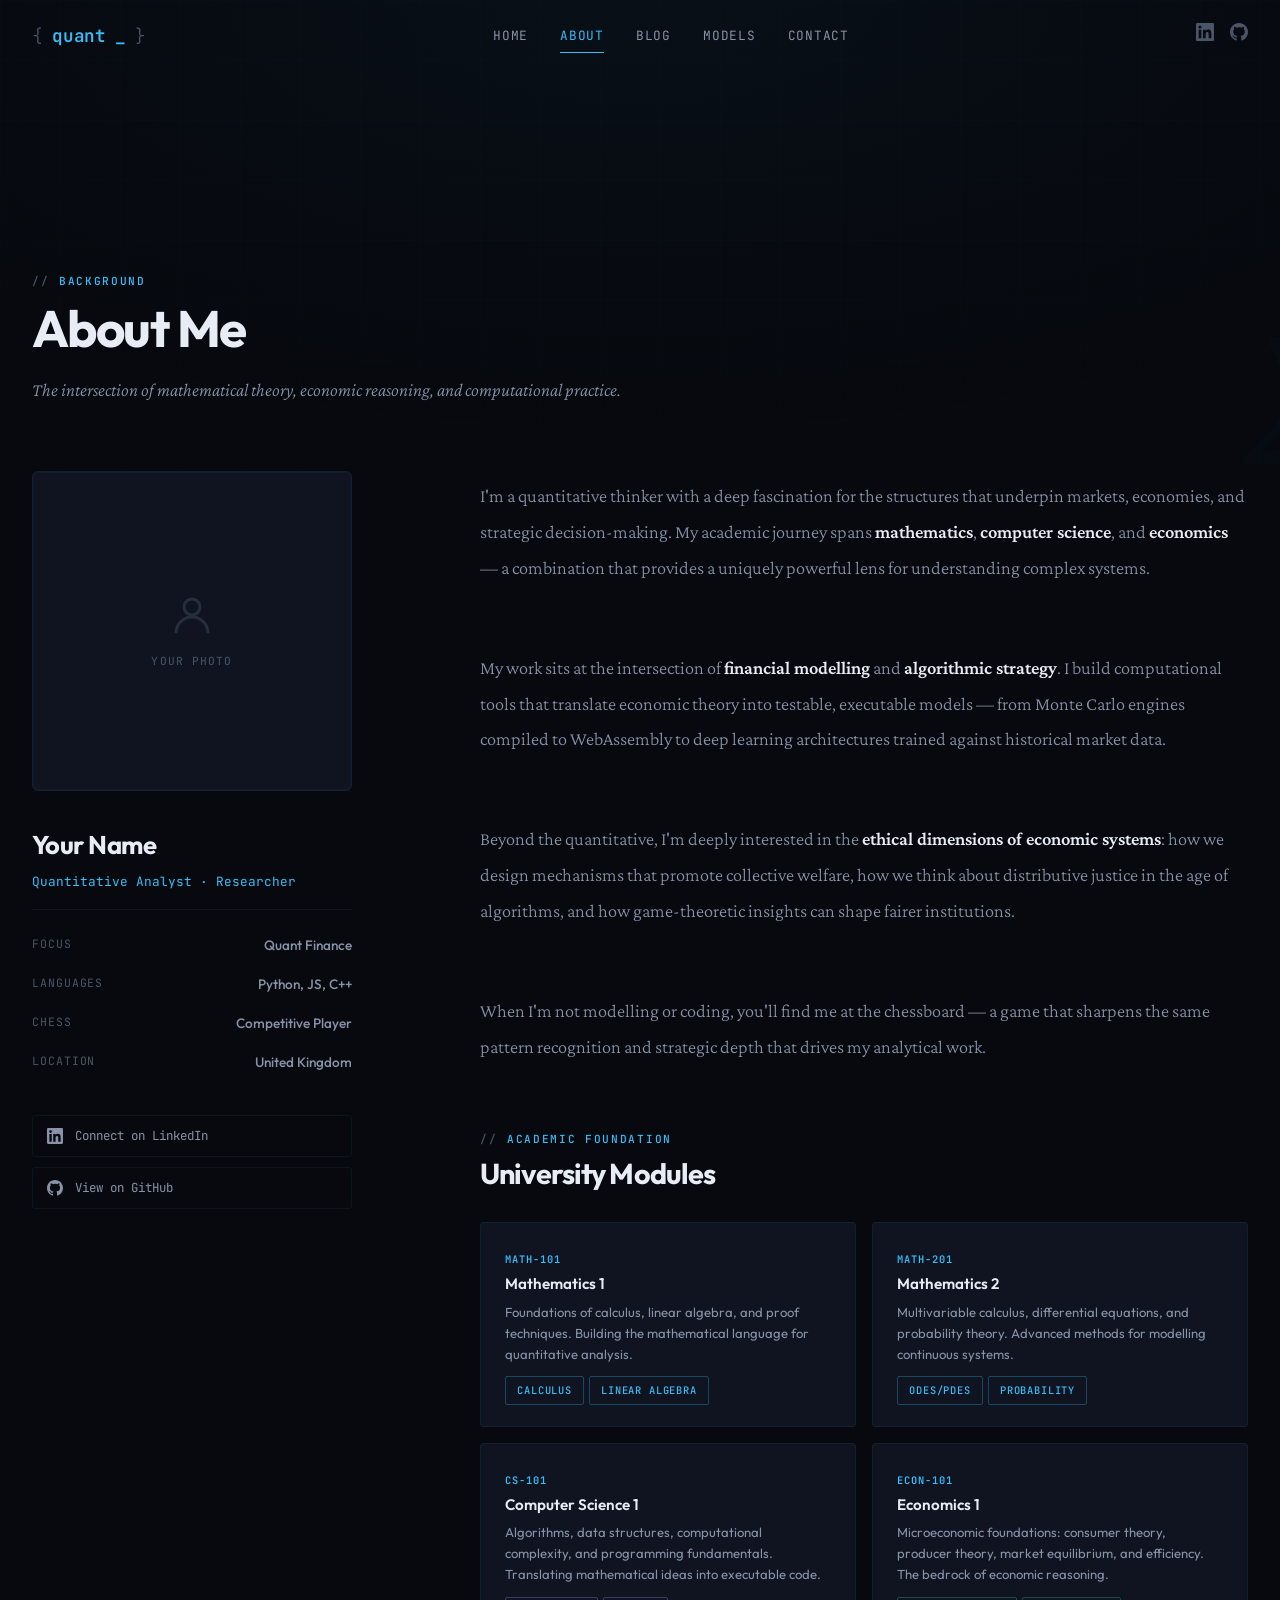
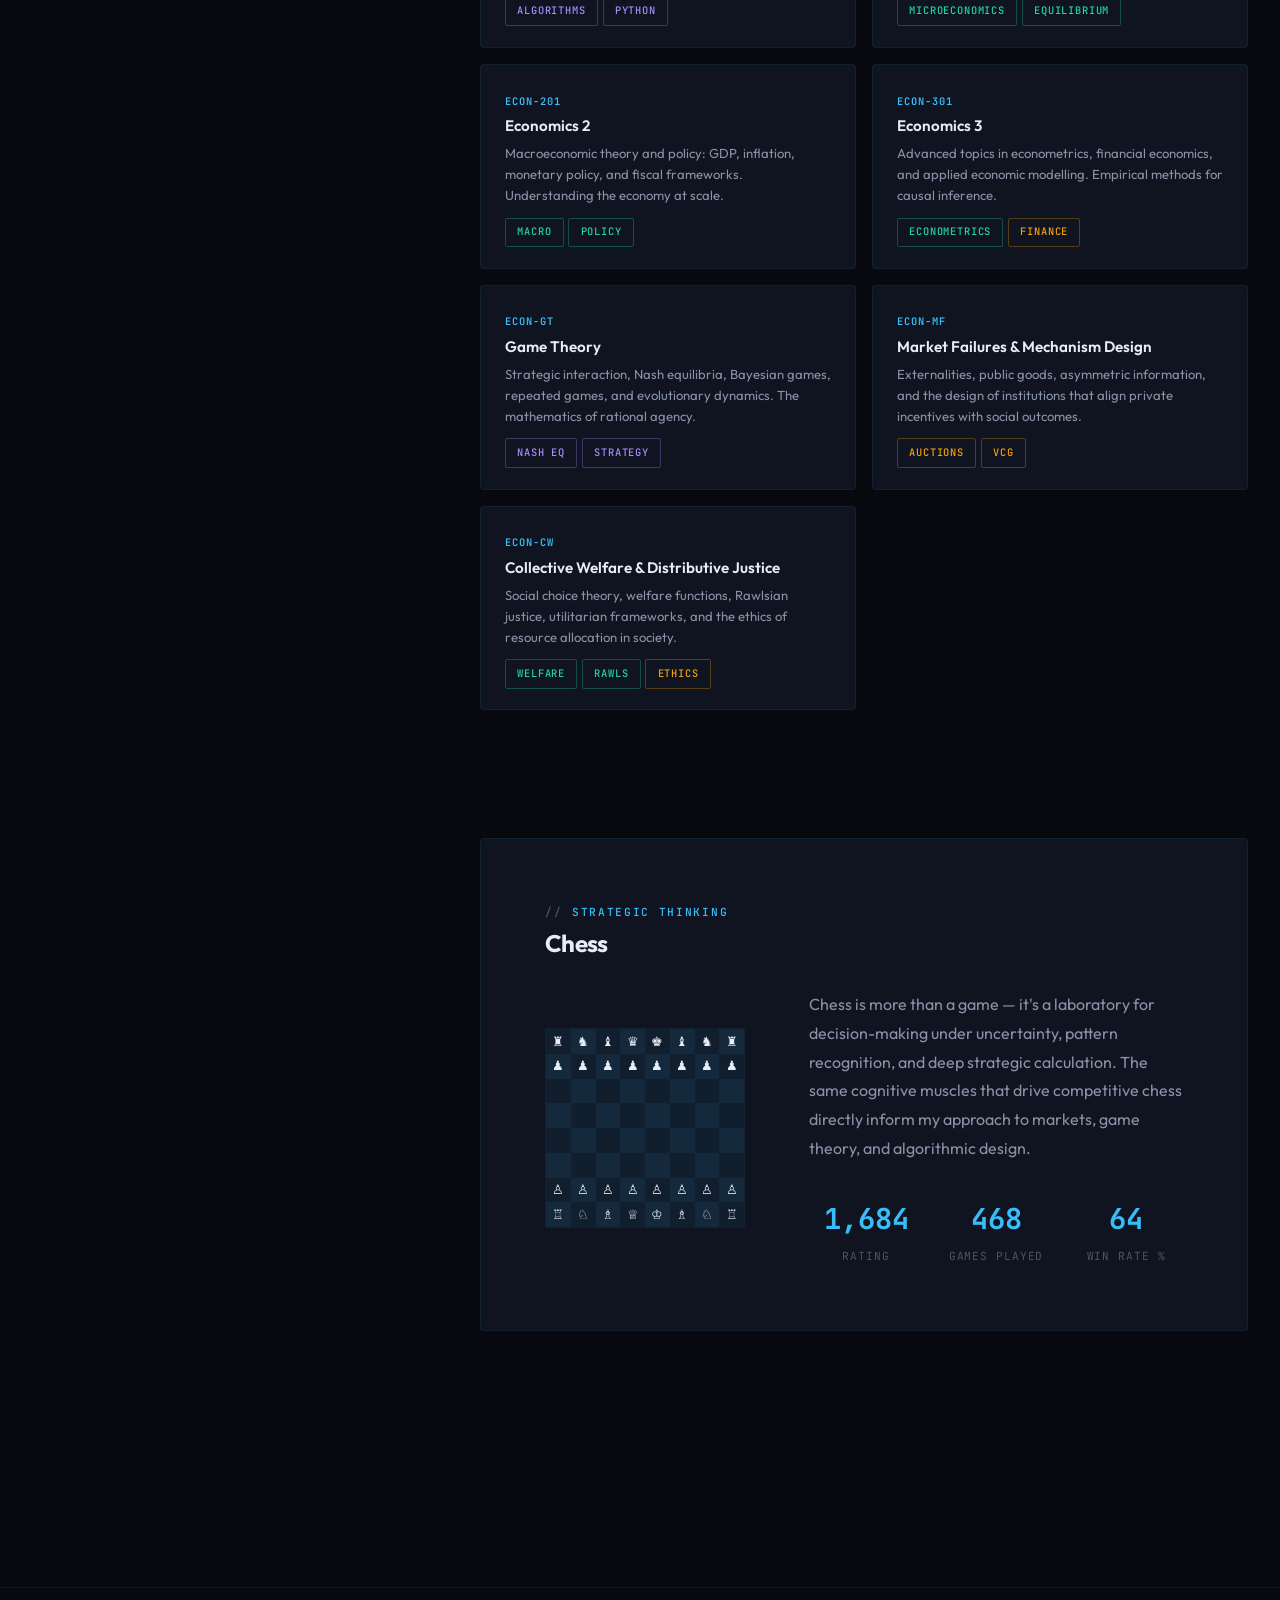
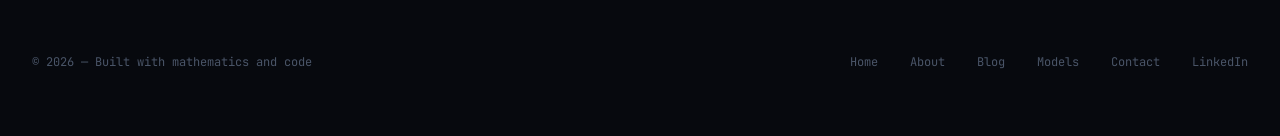
==== about.html @ 0783afa6 "Transfer: transfered website over to github pages" ====
<!DOCTYPE html>
<html lang="en">
<head>
  <meta charset="UTF-8">
  <meta name="viewport" content="width=device-width, initial-scale=1.0">
  <title>About — Quantitative Portfolio</title>
  <link rel="stylesheet" href="css/main.css">
  <link rel="stylesheet" href="css/about.css">
  <link rel="icon" href="data:image/svg+xml,<svg xmlns='http://www.w3.org/2000/svg' viewBox='0 0 100 100'><text y='0.9em' font-size='90'>∫</text></svg>">
</head>
<body>

  <!-- ═══ Navigation ═══ -->
  <nav class="nav">
    <div class="nav-inner">
      <a href="index.html" class="nav-logo">
        <span class="bracket">{</span> quant<span class="blink">_</span> <span class="bracket">}</span>
      </a>
      <div class="nav-links">
        <a href="index.html" class="nav-link">Home</a>
        <a href="about.html" class="nav-link active">About</a>
        <a href="blog.html" class="nav-link">Blog</a>
        <a href="models.html" class="nav-link">Models</a>
        <a href="contact.html" class="nav-link">Contact</a>
      </div>
      <div class="nav-social">
        <a href="https://linkedin.com/in/alexander-econ-jamieson" target="_blank" rel="noopener" aria-label="LinkedIn">
          <svg width="18" height="18" viewBox="0 0 24 24" fill="currentColor"><path d="M20.447 20.452h-3.554v-5.569c0-1.328-.027-3.037-1.852-3.037-1.853 0-2.136 1.445-2.136 2.939v5.667H9.351V9h3.414v1.561h.046c.477-.9 1.637-1.85 3.37-1.85 3.601 0 4.267 2.37 4.267 5.455v6.286zM5.337 7.433a2.062 2.062 0 01-2.063-2.065 2.064 2.064 0 112.063 2.065zm1.782 13.019H3.555V9h3.564v11.452zM22.225 0H1.771C.792 0 0 .774 0 1.729v20.542C0 23.227.792 24 1.771 24h20.451C23.2 24 24 23.227 24 22.271V1.729C24 .774 23.2 0 22.222 0h.003z"/></svg>
        </a>
        <a href="https://github.com/Prepin210012" target="_blank" rel="noopener" aria-label="GitHub">
          <svg width="18" height="18" viewBox="0 0 24 24" fill="currentColor"><path d="M12 0C5.374 0 0 5.373 0 12c0 5.302 3.438 9.8 8.207 11.387.599.111.793-.261.793-.577v-2.234c-3.338.726-4.033-1.416-4.033-1.416-.546-1.387-1.333-1.756-1.333-1.756-1.089-.745.083-.729.083-.729 1.205.084 1.839 1.237 1.839 1.237 1.07 1.834 2.807 1.304 3.492.997.107-.775.418-1.305.762-1.604-2.665-.305-5.467-1.334-5.467-5.931 0-1.311.469-2.381 1.236-3.221-.124-.303-.535-1.524.117-3.176 0 0 1.008-.322 3.301 1.23A11.509 11.509 0 0112 5.803c1.02.005 2.047.138 3.006.404 2.291-1.552 3.297-1.23 3.297-1.23.653 1.653.242 2.874.118 3.176.77.84 1.235 1.911 1.235 3.221 0 4.609-2.807 5.624-5.479 5.921.43.372.823 1.102.823 2.222v3.293c0 .319.192.694.801.576C20.566 21.797 24 17.3 24 12c0-6.627-5.373-12-12-12z"/></svg>
        </a>
      </div>
      <div class="nav-hamburger">
        <span></span><span></span><span></span>
      </div>
    </div>
  </nav>

  <!-- ═══ Page Header ═══ -->
  <section class="page-header">
    <div class="container">
      <div class="reveal">
        <span class="section-label">Background</span>
        <h1 class="section-title">About Me</h1>
        <p class="section-subtitle">The intersection of mathematical theory, economic reasoning, and computational practice.</p>
      </div>
      <div class="math-watermark" style="top: 10%; right: -5%;">Σ</div>
    </div>
  </section>

  <!-- ═══ Profile + Content ═══ -->
  <section class="section" style="padding-top: 0;">
    <div class="container">
      <div class="profile-section">

        <!-- Sidebar -->
        <aside class="profile-card reveal-left">
          <div class="profile-image-wrapper">
            <!-- Replace this with your actual image: <img src="your-photo.jpg" alt="Profile"> -->
            <div class="placeholder-icon">
              <svg viewBox="0 0 24 24" fill="none" stroke="currentColor" stroke-width="1.5"><circle cx="12" cy="8" r="4"/><path d="M20 21a8 8 0 1 0-16 0"/></svg>
              <span>Your Photo</span>
            </div>
          </div>

          <h2 class="profile-name">Your Name</h2>
          <p class="profile-role">Quantitative Analyst · Researcher</p>

          <div class="profile-meta">
            <div class="profile-meta-item">
              <span class="label">Focus</span>
              <span class="value">Quant Finance</span>
            </div>
            <div class="profile-meta-item">
              <span class="label">Languages</span>
              <span class="value">Python, JS, C++</span>
            </div>
            <div class="profile-meta-item">
              <span class="label">Chess</span>
              <span class="value">Competitive Player</span>
            </div>
            <div class="profile-meta-item">
              <span class="label">Location</span>
              <span class="value">United Kingdom</span>
            </div>
          </div>

          <div class="profile-socials">
            <a href="https://linkedin.com/in/alexander-econ-jamieson" target="_blank" rel="noopener" class="profile-social-link">
              <svg viewBox="0 0 24 24" fill="currentColor"><path d="M20.447 20.452h-3.554v-5.569c0-1.328-.027-3.037-1.852-3.037-1.853 0-2.136 1.445-2.136 2.939v5.667H9.351V9h3.414v1.561h.046c.477-.9 1.637-1.85 3.37-1.85 3.601 0 4.267 2.37 4.267 5.455v6.286zM5.337 7.433a2.062 2.062 0 01-2.063-2.065 2.064 2.064 0 112.063 2.065zm1.782 13.019H3.555V9h3.564v11.452zM22.225 0H1.771C.792 0 0 .774 0 1.729v20.542C0 23.227.792 24 1.771 24h20.451C23.2 24 24 23.227 24 22.271V1.729C24 .774 23.2 0 22.222 0h.003z"/></svg>
              Connect on LinkedIn
            </a>
            <a href="https://github.com/Prepin210012" target="_blank" rel="noopener" class="profile-social-link">
              <svg viewBox="0 0 24 24" fill="currentColor"><path d="M12 0C5.374 0 0 5.373 0 12c0 5.302 3.438 9.8 8.207 11.387.599.111.793-.261.793-.577v-2.234c-3.338.726-4.033-1.416-4.033-1.416-.546-1.387-1.333-1.756-1.333-1.756-1.089-.745.083-.729.083-.729 1.205.084 1.839 1.237 1.839 1.237 1.07 1.834 2.807 1.304 3.492.997.107-.775.418-1.305.762-1.604-2.665-.305-5.467-1.334-5.467-5.931 0-1.311.469-2.381 1.236-3.221-.124-.303-.535-1.524.117-3.176 0 0 1.008-.322 3.301 1.23A11.509 11.509 0 0112 5.803c1.02.005 2.047.138 3.006.404 2.291-1.552 3.297-1.23 3.297-1.23.653 1.653.242 2.874.118 3.176.77.84 1.235 1.911 1.235 3.221 0 4.609-2.807 5.624-5.479 5.921.43.372.823 1.102.823 2.222v3.293c0 .319.192.694.801.576C20.566 21.797 24 17.3 24 12c0-6.627-5.373-12-12-12z"/></svg>
              View on GitHub
            </a>
          </div>
        </aside>

        <!-- Main Content -->
        <div class="about-content">
          <div class="reveal">
            <p class="about-text">
              I'm a quantitative thinker with a deep fascination for the structures that underpin markets, economies, and strategic decision-making. My academic journey spans <strong>mathematics</strong>, <strong>computer science</strong>, and <strong>economics</strong> — a combination that provides a uniquely powerful lens for understanding complex systems.
            </p>
            <p class="about-text">
              My work sits at the intersection of <strong>financial modelling</strong> and <strong>algorithmic strategy</strong>. I build computational tools that translate economic theory into testable, executable models — from Monte Carlo engines compiled to WebAssembly to deep learning architectures trained against historical market data.
            </p>
            <p class="about-text">
              Beyond the quantitative, I'm deeply interested in the <strong>ethical dimensions of economic systems</strong>: how we design mechanisms that promote collective welfare, how we think about distributive justice in the age of algorithms, and how game-theoretic insights can shape fairer institutions.
            </p>
            <p class="about-text">
              When I'm not modelling or coding, you'll find me at the chessboard — a game that sharpens the same pattern recognition and strategic depth that drives my analytical work.
            </p>
          </div>

          <!-- ═══ University Modules ═══ -->
          <div class="modules-section reveal">
            <span class="section-label">Academic Foundation</span>
            <h3 class="section-title" style="font-size: 1.8rem;">University Modules</h3>

            <div class="modules-grid stagger-children">

              <div class="card module-card reveal">
                <span class="module-code">MATH-101</span>
                <h4>Mathematics 1</h4>
                <p class="module-desc">Foundations of calculus, linear algebra, and proof techniques. Building the mathematical language for quantitative analysis.</p>
                <div class="module-tags">
                  <span class="tag cyan">Calculus</span>
                  <span class="tag cyan">Linear Algebra</span>
                </div>
              </div>

              <div class="card module-card reveal">
                <span class="module-code">MATH-201</span>
                <h4>Mathematics 2</h4>
                <p class="module-desc">Multivariable calculus, differential equations, and probability theory. Advanced methods for modelling continuous systems.</p>
                <div class="module-tags">
                  <span class="tag cyan">ODEs/PDEs</span>
                  <span class="tag cyan">Probability</span>
                </div>
              </div>

              <div class="card module-card reveal">
                <span class="module-code">CS-101</span>
                <h4>Computer Science 1</h4>
                <p class="module-desc">Algorithms, data structures, computational complexity, and programming fundamentals. Translating mathematical ideas into executable code.</p>
                <div class="module-tags">
                  <span class="tag violet">Algorithms</span>
                  <span class="tag violet">Python</span>
                </div>
              </div>

              <div class="card module-card reveal">
                <span class="module-code">ECON-101</span>
                <h4>Economics 1</h4>
                <p class="module-desc">Microeconomic foundations: consumer theory, producer theory, market equilibrium, and efficiency. The bedrock of economic reasoning.</p>
                <div class="module-tags">
                  <span class="tag green">Microeconomics</span>
                  <span class="tag green">Equilibrium</span>
                </div>
              </div>

              <div class="card module-card reveal">
                <span class="module-code">ECON-201</span>
                <h4>Economics 2</h4>
                <p class="module-desc">Macroeconomic theory and policy: GDP, inflation, monetary policy, and fiscal frameworks. Understanding the economy at scale.</p>
                <div class="module-tags">
                  <span class="tag green">Macro</span>
                  <span class="tag green">Policy</span>
                </div>
              </div>

              <div class="card module-card reveal">
                <span class="module-code">ECON-301</span>
                <h4>Economics 3</h4>
                <p class="module-desc">Advanced topics in econometrics, financial economics, and applied economic modelling. Empirical methods for causal inference.</p>
                <div class="module-tags">
                  <span class="tag green">Econometrics</span>
                  <span class="tag amber">Finance</span>
                </div>
              </div>

              <div class="card module-card reveal">
                <span class="module-code">ECON-GT</span>
                <h4>Game Theory</h4>
                <p class="module-desc">Strategic interaction, Nash equilibria, Bayesian games, repeated games, and evolutionary dynamics. The mathematics of rational agency.</p>
                <div class="module-tags">
                  <span class="tag violet">Nash EQ</span>
                  <span class="tag violet">Strategy</span>
                </div>
              </div>

              <div class="card module-card reveal">
                <span class="module-code">ECON-MF</span>
                <h4>Market Failures &amp; Mechanism Design</h4>
                <p class="module-desc">Externalities, public goods, asymmetric information, and the design of institutions that align private incentives with social outcomes.</p>
                <div class="module-tags">
                  <span class="tag amber">Auctions</span>
                  <span class="tag amber">VCG</span>
                </div>
              </div>

              <div class="card module-card reveal">
                <span class="module-code">ECON-CW</span>
                <h4>Collective Welfare &amp; Distributive Justice</h4>
                <p class="module-desc">Social choice theory, welfare functions, Rawlsian justice, utilitarian frameworks, and the ethics of resource allocation in society.</p>
                <div class="module-tags">
                  <span class="tag green">Welfare</span>
                  <span class="tag green">Rawls</span>
                  <span class="tag amber">Ethics</span>
                </div>
              </div>

            </div>
          </div>

          <!-- ═══ Chess ═══ -->
          <div class="chess-section reveal">
            <span class="section-label">Strategic Thinking</span>
            <h3 class="section-title" style="font-size: 1.5rem;">Chess</h3>
            <div class="chess-grid">
              <div class="chess-board-mini" id="chess-board">
                <!-- Generated by JS -->
              </div>
              <div>
                <p style="color: var(--text-secondary); line-height: 1.8; margin-bottom: var(--space-lg);">
                  Chess is more than a game — it's a laboratory for decision-making under uncertainty, pattern recognition, and deep strategic calculation. The same cognitive muscles that drive competitive chess directly inform my approach to markets, game theory, and algorithmic design.
                </p>
                <div class="chess-stats">
                  <div class="chess-stat">
                    <div class="chess-stat-value" data-target="1800">—</div>
                    <div class="chess-stat-label">Rating</div>
                  </div>
                  <div class="chess-stat">
                    <div class="chess-stat-value" data-target="500">—</div>
                    <div class="chess-stat-label">Games Played</div>
                  </div>
                  <div class="chess-stat">
                    <div class="chess-stat-value" data-target="68">—</div>
                    <div class="chess-stat-label">Win Rate %</div>
                  </div>
                </div>
              </div>
            </div>
          </div>

        </div>
      </div>
    </div>
  </section>

  <!-- ═══ Footer ═══ -->
  <footer class="footer">
    <div class="container">
      <div class="footer-inner">
        <span class="footer-text">© 2026 — Built with mathematics and code</span>
        <div class="footer-links">
          <a href="index.html">Home</a>
          <a href="about.html">About</a>
          <a href="blog.html">Blog</a>
          <a href="models.html">Models</a>
          <a href="contact.html">Contact</a>
          <a href="https://linkedin.com/in/alexander-econ-jamieson" target="_blank" rel="noopener">LinkedIn</a>
        </div>
      </div>
    </div>
  </footer>

  <script src="js/main.js"></script>
  <script>
    // Chess board generation
    document.addEventListener('DOMContentLoaded', () => {
      const board = document.getElementById('chess-board');
      if (!board) return;

      const pieces = {
        '0,0': '♜', '1,0': '♞', '2,0': '♝', '3,0': '♛', '4,0': '♚', '5,0': '♝', '6,0': '♞', '7,0': '♜',
        '0,1': '♟', '1,1': '♟', '2,1': '♟', '3,1': '♟', '4,1': '♟', '5,1': '♟', '6,1': '♟', '7,1': '♟',
        '0,6': '♙', '1,6': '♙', '2,6': '♙', '3,6': '♙', '4,6': '♙', '5,6': '♙', '6,6': '♙', '7,6': '♙',
        '0,7': '♖', '1,7': '♘', '2,7': '♗', '3,7': '♕', '4,7': '♔', '5,7': '♗', '6,7': '♘', '7,7': '♖'
      };

      for (let row = 0; row < 8; row++) {
        for (let col = 0; col < 8; col++) {
          const sq = document.createElement('div');
          sq.className = `sq ${(row + col) % 2 === 0 ? 'light' : 'dark'}`;
          sq.textContent = pieces[`${col},${row}`] || '';
          board.appendChild(sq);
        }
      }

      // Animate chess stats
      const observer = new IntersectionObserver((entries) => {
        entries.forEach(entry => {
          if (entry.isIntersecting) {
            entry.target.querySelectorAll('.chess-stat-value').forEach(el => {
              const target = parseInt(el.dataset.target);
              if (target) window.PortfolioUtils.animateCounter(el, target, 1500);
            });
            observer.unobserve(entry.target);
          }
        });
      }, { threshold: 0.5 });

      const chessSection = document.querySelector('.chess-section');
      if (chessSection) observer.observe(chessSection);
    });
  </script>
</body>
</html>
---- css/main.css ----
/* ═══════════════════════════════════════════════════════════════
   DESIGN SYSTEM — Quantitative Terminal
   Dark, mathematical, financial-grade aesthetic
   ═══════════════════════════════════════════════════════════════ */

@import url('https://fonts.googleapis.com/css2?family=JetBrains+Mono:wght@300;400;500;600;700&family=Outfit:wght@200;300;400;500;600;700;800&family=Crimson+Pro:ital,wght@0,300;0,400;0,600;1,300;1,400&display=swap');

:root {
  /* Palette */
  --bg-primary:    #07090e;
  --bg-secondary:  #0c1018;
  --bg-card:       #0f1420;
  --bg-elevated:   #141a28;
  --surface:       #1a2235;
  --border:        rgba(56, 189, 248, 0.08);
  --border-hover:  rgba(56, 189, 248, 0.2);

  --text-primary:   #e8ecf4;
  --text-secondary: #8892a8;
  --text-muted:     #4a5568;

  --accent-cyan:    #38bdf8;
  --accent-green:   #22d3a7;
  --accent-amber:   #f59e0b;
  --accent-red:     #ef4444;
  --accent-violet:  #a78bfa;

  --glow-cyan:      0 0 30px rgba(56, 189, 248, 0.15);
  --glow-green:     0 0 30px rgba(34, 211, 167, 0.15);

  /* Typography */
  --font-display:  'Outfit', sans-serif;
  --font-mono:     'JetBrains Mono', monospace;
  --font-serif:    'Crimson Pro', serif;

  /* Spacing */
  --space-xs: 0.25rem;
  --space-sm: 0.5rem;
  --space-md: 1rem;
  --space-lg: 2rem;
  --space-xl: 4rem;
  --space-2xl: 8rem;

  /* Layout */
  --max-width: 1280px;
  --nav-height: 72px;

  /* Transitions */
  --ease-out-expo: cubic-bezier(0.16, 1, 0.3, 1);
  --ease-out-quart: cubic-bezier(0.25, 1, 0.5, 1);
}

/* ── Reset ─────────────────────────────────────────────────── */
*, *::before, *::after { box-sizing: border-box; margin: 0; padding: 0; }

html {
  scroll-behavior: smooth;
  font-size: 16px;
  -webkit-font-smoothing: antialiased;
  -moz-osx-font-smoothing: grayscale;
}

body {
  font-family: var(--font-display);
  background: var(--bg-primary);
  color: var(--text-primary);
  line-height: 1.7;
  overflow-x: hidden;
  min-height: 100vh;
}

a { color: inherit; text-decoration: none; }
img { max-width: 100%; display: block; }
ul, ol { list-style: none; }

::selection {
  background: rgba(56, 189, 248, 0.25);
  color: #fff;
}

/* ── Scrollbar ─────────────────────────────────────────────── */
::-webkit-scrollbar { width: 6px; }
::-webkit-scrollbar-track { background: var(--bg-primary); }
::-webkit-scrollbar-thumb {
  background: var(--surface);
  border-radius: 3px;
}
::-webkit-scrollbar-thumb:hover { background: var(--text-muted); }

/* ── Grid Background ───────────────────────────────────────── */
body::before {
  content: '';
  position: fixed;
  inset: 0;
  background:
    linear-gradient(rgba(56, 189, 248, 0.015) 1px, transparent 1px),
    linear-gradient(90deg, rgba(56, 189, 248, 0.015) 1px, transparent 1px);
  background-size: 60px 60px;
  pointer-events: none;
  z-index: 0;
}

body::after {
  content: '';
  position: fixed;
  inset: 0;
  background: radial-gradient(ellipse 80% 50% at 50% 0%, rgba(56, 189, 248, 0.04), transparent);
  pointer-events: none;
  z-index: 0;
}

/* ── Navigation ────────────────────────────────────────────── */
.nav {
  position: sticky;
  position: -webkit-sticky;
  top: 0;
  left: 0;
  right: 0;
  height: var(--nav-height);
  z-index: 1000;
  display: flex;
  align-items: center;
  justify-content: center;
  transition: background 0.4s ease, box-shadow 0.4s ease;
}

.nav.scrolled {
  background: rgba(7, 9, 14, 0.85);
  backdrop-filter: blur(20px) saturate(1.2);
  -webkit-backdrop-filter: blur(20px) saturate(1.2);
  box-shadow: 0 1px 0 var(--border);
}

.nav-inner {
  width: 100%;
  max-width: var(--max-width);
  padding: 0 var(--space-lg);
  display: flex;
  align-items: center;
  justify-content: space-between;
}

.nav-logo {
  font-family: var(--font-mono);
  font-size: 1.1rem;
  font-weight: 600;
  letter-spacing: -0.02em;
  color: var(--accent-cyan);
  display: flex;
  align-items: center;
  gap: 0.6rem;
}

.nav-logo .blink {
  animation: blink 1.2s step-end infinite;
}

@keyframes blink {
  50% { opacity: 0; }
}

.nav-logo .bracket {
  color: var(--text-muted);
  font-weight: 300;
}

.nav-links {
  display: flex;
  align-items: center;
  gap: var(--space-lg);
}

.nav-link {
  font-family: var(--font-mono);
  font-size: 0.8rem;
  font-weight: 400;
  color: var(--text-secondary);
  letter-spacing: 0.06em;
  text-transform: uppercase;
  position: relative;
  padding: 0.4rem 0;
  transition: color 0.3s ease;
}

.nav-link::after {
  content: '';
  position: absolute;
  bottom: 0;
  left: 0;
  width: 0;
  height: 1px;
  background: var(--accent-cyan);
  transition: width 0.4s var(--ease-out-expo);
}

.nav-link:hover {
  color: var(--text-primary);
}

.nav-link:hover::after {
  width: 100%;
}

.nav-link.active {
  color: var(--accent-cyan);
}

.nav-link.active::after {
  width: 100%;
}

.nav-social {
  display: flex;
  align-items: center;
  gap: var(--space-md);
}

.nav-social a {
  color: var(--text-muted);
  transition: color 0.3s ease, transform 0.3s ease;
}

.nav-social a:hover {
  color: var(--accent-cyan);
  transform: translateY(-1px);
}

/* ── Hamburger ─────────────────────────────────────────────── */
.nav-hamburger {
  display: none;
  flex-direction: column;
  gap: 5px;
  cursor: pointer;
  padding: 4px;
  z-index: 1001;
}

.nav-hamburger span {
  width: 24px;
  height: 2px;
  background: var(--text-secondary);
  transition: all 0.3s ease;
  border-radius: 1px;
}

/* ── Container / Layout ────────────────────────────────────── */
.container {
  width: 100%;
  max-width: var(--max-width);
  margin: 0 auto;
  padding: 0 var(--space-lg);
  position: relative;
  z-index: 1;
}

.section {
  padding: var(--space-2xl) 0;
}

/* ── Section Headers ───────────────────────────────────────── */
.section-label {
  font-family: var(--font-mono);
  font-size: 0.7rem;
  font-weight: 500;
  letter-spacing: 0.15em;
  text-transform: uppercase;
  color: var(--accent-cyan);
  margin-bottom: var(--space-sm);
  display: flex;
  align-items: center;
  gap: 0.6rem;
}

.section-label::before {
  content: '//';
  color: var(--text-muted);
}

.section-title {
  font-family: var(--font-display);
  font-size: clamp(2rem, 4vw, 3.2rem);
  font-weight: 700;
  letter-spacing: -0.03em;
  line-height: 1.15;
  margin-bottom: var(--space-md);
}

.section-subtitle {
  font-family: var(--font-serif);
  font-size: 1.15rem;
  font-weight: 300;
  color: var(--text-secondary);
  max-width: 600px;
  line-height: 1.8;
  font-style: italic;
}

/* ── Buttons ───────────────────────────────────────────────── */
.btn {
  display: inline-flex;
  align-items: center;
  gap: 0.6rem;
  font-family: var(--font-mono);
  font-size: 0.8rem;
  font-weight: 500;
  letter-spacing: 0.04em;
  padding: 0.85rem 1.8rem;
  border: 1px solid var(--border);
  border-radius: 2px;
  cursor: pointer;
  transition: all 0.35s var(--ease-out-expo);
  background: transparent;
  color: var(--text-primary);
  text-transform: uppercase;
}

.btn:hover {
  border-color: var(--accent-cyan);
  box-shadow: var(--glow-cyan);
  color: var(--accent-cyan);
  transform: translateY(-1px);
}

.btn-primary {
  background: var(--accent-cyan);
  color: var(--bg-primary);
  border-color: var(--accent-cyan);
}

.btn-primary:hover {
  background: #5bcefa;
  color: var(--bg-primary);
  box-shadow: var(--glow-cyan);
}

/* ── Cards ─────────────────────────────────────────────────── */
.card {
  background: var(--bg-card);
  border: 1px solid var(--border);
  border-radius: 4px;
  padding: var(--space-lg);
  transition: all 0.4s var(--ease-out-expo);
  position: relative;
  overflow: hidden;
}

.card::before {
  content: '';
  position: absolute;
  top: 0;
  left: 0;
  right: 0;
  height: 1px;
  background: linear-gradient(90deg, transparent, var(--accent-cyan), transparent);
  opacity: 0;
  transition: opacity 0.4s ease;
}

.card:hover {
  border-color: var(--border-hover);
  transform: translateY(-2px);
  box-shadow: 0 8px 40px rgba(0,0,0,0.3);
}

.card:hover::before {
  opacity: 1;
}

/* ── Tags ──────────────────────────────────────────────────── */
.tag {
  display: inline-block;
  font-family: var(--font-mono);
  font-size: 0.65rem;
  font-weight: 500;
  letter-spacing: 0.08em;
  text-transform: uppercase;
  padding: 0.3rem 0.7rem;
  border: 1px solid var(--border);
  border-radius: 2px;
  color: var(--text-secondary);
  transition: all 0.3s ease;
}

.tag.cyan  { border-color: rgba(56, 189, 248, 0.3); color: var(--accent-cyan); }
.tag.green { border-color: rgba(34, 211, 167, 0.3); color: var(--accent-green); }
.tag.amber { border-color: rgba(245, 158, 11, 0.3); color: var(--accent-amber); }
.tag.violet { border-color: rgba(167, 139, 250, 0.3); color: var(--accent-violet); }

/* ── Scroll Animations ─────────────────────────────────────── */
.reveal {
  opacity: 0;
  transform: translateY(30px);
  transition: opacity 0.8s var(--ease-out-expo), transform 0.8s var(--ease-out-expo);
}

.reveal.visible {
  opacity: 1;
  transform: translateY(0);
}

.reveal-left {
  opacity: 0;
  transform: translateX(-40px);
  transition: opacity 0.8s var(--ease-out-expo), transform 0.8s var(--ease-out-expo);
}

.reveal-left.visible {
  opacity: 1;
  transform: translateX(0);
}

.reveal-right {
  opacity: 0;
  transform: translateX(40px);
  transition: opacity 0.8s var(--ease-out-expo), transform 0.8s var(--ease-out-expo);
}

.reveal-right.visible {
  opacity: 1;
  transform: translateX(0);
}

.reveal-scale {
  opacity: 0;
  transform: scale(0.92);
  transition: opacity 0.8s var(--ease-out-expo), transform 0.8s var(--ease-out-expo);
}

.reveal-scale.visible {
  opacity: 1;
  transform: scale(1);
}

/* stagger children */
.stagger-children .reveal:nth-child(1) { transition-delay: 0.05s; }
.stagger-children .reveal:nth-child(2) { transition-delay: 0.12s; }
.stagger-children .reveal:nth-child(3) { transition-delay: 0.19s; }
.stagger-children .reveal:nth-child(4) { transition-delay: 0.26s; }
.stagger-children .reveal:nth-child(5) { transition-delay: 0.33s; }
.stagger-children .reveal:nth-child(6) { transition-delay: 0.40s; }

/* ── Footer ────────────────────────────────────────────────── */
.footer {
  border-top: 1px solid var(--border);
  padding: var(--space-xl) 0;
  margin-top: var(--space-2xl);
  position: relative;
  z-index: 1;
}

.footer-inner {
  display: flex;
  justify-content: space-between;
  align-items: center;
  flex-wrap: wrap;
  gap: var(--space-md);
}

.footer-text {
  font-family: var(--font-mono);
  font-size: 0.75rem;
  color: var(--text-muted);
}

.footer-links {
  display: flex;
  gap: var(--space-lg);
}

.footer-links a {
  font-family: var(--font-mono);
  font-size: 0.75rem;
  color: var(--text-muted);
  transition: color 0.3s ease;
}

.footer-links a:hover {
  color: var(--accent-cyan);
}

/* ── Math Decoration ───────────────────────────────────────── */
.math-watermark {
  position: absolute;
  font-family: var(--font-serif);
  font-size: clamp(6rem, 15vw, 14rem);
  font-weight: 300;
  font-style: italic;
  color: rgba(56, 189, 248, 0.02);
  pointer-events: none;
  user-select: none;
  z-index: 0;
  line-height: 1;
}

/* ── Utility ───────────────────────────────────────────────── */
.text-cyan { color: var(--accent-cyan); }
.text-green { color: var(--accent-green); }
.text-amber { color: var(--accent-amber); }
.text-muted { color: var(--text-muted); }
.font-mono { font-family: var(--font-mono); }
.font-serif { font-family: var(--font-serif); }

/* ── Responsive ────────────────────────────────────────────── */
@media (max-width: 768px) {
  :root {
    --nav-height: 64px;
  }

  .nav-links, .nav-social {
    display: none;
  }

  .nav-hamburger {
    display: flex;
  }

  .nav-links.mobile-open {
    display: flex;
    flex-direction: column;
    position: fixed;
    top: 0;
    left: 0;
    right: 0;
    bottom: 0;
    background: rgba(7, 9, 14, 0.97);
    backdrop-filter: blur(20px);
    justify-content: center;
    align-items: center;
    gap: var(--space-xl);
    z-index: 999;
  }

  .nav-links.mobile-open .nav-link {
    font-size: 1.1rem;
  }

  .section {
    padding: var(--space-xl) 0;
  }

  .container {
    padding: 0 var(--space-md);
  }
}
---- css/about.css ----
/* ═══════════════════════════════════════════════════════════════
   ABOUT PAGE STYLES
   ═══════════════════════════════════════════════════════════════ */

/* ── Page Header ───────────────────────────────────────────── */
.page-header {
  padding-top: calc(var(--nav-height) + var(--space-2xl));
  padding-bottom: var(--space-xl);
  position: relative;
}

.page-header .math-watermark {
  top: 10%;
  right: -5%;
}

/* ── Profile Section ───────────────────────────────────────── */
.profile-section {
  display: grid;
  grid-template-columns: 320px 1fr;
  gap: var(--space-2xl);
  align-items: start;
}

.profile-card {
  position: sticky;
  top: calc(var(--nav-height) + var(--space-lg));
}

.profile-image-wrapper {
  width: 100%;
  aspect-ratio: 1;
  border-radius: 6px;
  overflow: hidden;
  border: 1px solid var(--border);
  position: relative;
  background: var(--bg-card);
  margin-bottom: var(--space-lg);
}

.profile-image-wrapper .placeholder-icon {
  position: absolute;
  inset: 0;
  display: flex;
  flex-direction: column;
  align-items: center;
  justify-content: center;
  gap: 0.8rem;
  color: var(--text-muted);
}

.profile-image-wrapper .placeholder-icon svg {
  width: 48px;
  height: 48px;
  opacity: 0.4;
}

.profile-image-wrapper .placeholder-icon span {
  font-family: var(--font-mono);
  font-size: 0.7rem;
  letter-spacing: 0.1em;
  text-transform: uppercase;
}

.profile-image-wrapper img {
  width: 100%;
  height: 100%;
  object-fit: cover;
}

.profile-image-wrapper::after {
  content: '';
  position: absolute;
  inset: 0;
  border-radius: 6px;
  border: 1px solid rgba(56, 189, 248, 0.05);
  pointer-events: none;
}

.profile-name {
  font-family: var(--font-display);
  font-size: 1.6rem;
  font-weight: 700;
  letter-spacing: -0.02em;
  margin-bottom: 0.3rem;
}

.profile-role {
  font-family: var(--font-mono);
  font-size: 0.8rem;
  color: var(--accent-cyan);
  margin-bottom: var(--space-md);
}

.profile-meta {
  border-top: 1px solid var(--border);
  padding-top: var(--space-md);
}

.profile-meta-item {
  display: flex;
  justify-content: space-between;
  padding: 0.5rem 0;
  font-size: 0.85rem;
}

.profile-meta-item .label {
  font-family: var(--font-mono);
  font-size: 0.72rem;
  color: var(--text-muted);
  text-transform: uppercase;
  letter-spacing: 0.08em;
}

.profile-meta-item .value {
  color: var(--text-secondary);
  font-weight: 500;
}

.profile-socials {
  margin-top: var(--space-lg);
  display: flex;
  flex-direction: column;
  gap: 0.6rem;
}

.profile-social-link {
  display: flex;
  align-items: center;
  gap: 0.7rem;
  font-family: var(--font-mono);
  font-size: 0.78rem;
  color: var(--text-secondary);
  padding: 0.6rem 0.9rem;
  border: 1px solid var(--border);
  border-radius: 3px;
  transition: all 0.3s ease;
}

.profile-social-link:hover {
  border-color: var(--accent-cyan);
  color: var(--accent-cyan);
  background: rgba(56, 189, 248, 0.04);
}

.profile-social-link svg {
  width: 16px;
  height: 16px;
  flex-shrink: 0;
}

/* ── About Content ─────────────────────────────────────────── */
.about-content {
  padding-top: 0.5rem;
}

.about-content .about-text {
  font-family: var(--font-serif);
  font-size: 1.15rem;
  font-weight: 300;
  line-height: 1.95;
  color: var(--text-secondary);
  margin-bottom: var(--space-xl);
}

.about-content .about-text strong {
  color: var(--text-primary);
  font-weight: 600;
}

/* ── Modules Section ───────────────────────────────────────── */
.modules-section {
  margin-top: var(--space-xl);
}

.modules-grid {
  display: grid;
  grid-template-columns: repeat(2, 1fr);
  gap: var(--space-md);
  margin-top: var(--space-lg);
}

.module-card {
  padding: 1.3rem 1.5rem;
  cursor: default;
}

.module-card .module-code {
  font-family: var(--font-mono);
  font-size: 0.65rem;
  font-weight: 600;
  letter-spacing: 0.1em;
  text-transform: uppercase;
  color: var(--accent-cyan);
  margin-bottom: 0.4rem;
}

.module-card h4 {
  font-family: var(--font-display);
  font-size: 0.95rem;
  font-weight: 600;
  margin-bottom: 0.3rem;
}

.module-card .module-desc {
  font-size: 0.82rem;
  color: var(--text-secondary);
  line-height: 1.6;
}

.module-card .module-tags {
  margin-top: 0.7rem;
  display: flex;
  flex-wrap: wrap;
  gap: 0.3rem;
}

/* ── Timeline ──────────────────────────────────────────────── */
.timeline-section {
  margin-top: var(--space-2xl);
}

.timeline {
  margin-top: var(--space-lg);
  position: relative;
  padding-left: 2rem;
}

.timeline::before {
  content: '';
  position: absolute;
  left: 0;
  top: 0;
  bottom: 0;
  width: 1px;
  background: linear-gradient(to bottom, var(--accent-cyan), var(--border), transparent);
}

.timeline-item {
  position: relative;
  padding-bottom: var(--space-xl);
}

.timeline-item::before {
  content: '';
  position: absolute;
  left: -2rem;
  top: 0.35rem;
  width: 9px;
  height: 9px;
  border-radius: 50%;
  border: 2px solid var(--accent-cyan);
  background: var(--bg-primary);
  transform: translateX(-4px);
}

.timeline-item .timeline-date {
  font-family: var(--font-mono);
  font-size: 0.72rem;
  color: var(--text-muted);
  letter-spacing: 0.06em;
  margin-bottom: 0.3rem;
}

.timeline-item h4 {
  font-family: var(--font-display);
  font-size: 1.05rem;
  font-weight: 600;
  margin-bottom: 0.4rem;
}

.timeline-item p {
  font-size: 0.88rem;
  color: var(--text-secondary);
  line-height: 1.7;
}

/* ── Chess Section ─────────────────────────────────────────── */
.chess-section {
  margin-top: var(--space-2xl);
  padding: var(--space-xl);
  background: var(--bg-card);
  border: 1px solid var(--border);
  border-radius: 4px;
}

.chess-grid {
  display: grid;
  grid-template-columns: 200px 1fr;
  gap: var(--space-xl);
  margin-top: var(--space-lg);
  align-items: center;
}

.chess-board-mini {
  aspect-ratio: 1;
  display: grid;
  grid-template-columns: repeat(8, 1fr);
  grid-template-rows: repeat(8, 1fr);
  border: 1px solid var(--border);
  border-radius: 2px;
  overflow: hidden;
}

.chess-board-mini .sq {
  display: flex;
  align-items: center;
  justify-content: center;
  font-size: 0.8rem;
}

.chess-board-mini .sq.light {
  background: rgba(56, 189, 248, 0.06);
}

.chess-board-mini .sq.dark {
  background: rgba(56, 189, 248, 0.12);
}

.chess-stats {
  display: grid;
  grid-template-columns: repeat(3, 1fr);
  gap: var(--space-md);
}

.chess-stat {
  text-align: center;
}

.chess-stat .chess-stat-value {
  font-family: var(--font-mono);
  font-size: 1.8rem;
  font-weight: 700;
  color: var(--accent-cyan);
}

.chess-stat .chess-stat-label {
  font-family: var(--font-mono);
  font-size: 0.7rem;
  color: var(--text-muted);
  text-transform: uppercase;
  letter-spacing: 0.08em;
  margin-top: 0.2rem;
}

/* ── Responsive ────────────────────────────────────────────── */
@media (max-width: 1024px) {
  .profile-section {
    grid-template-columns: 260px 1fr;
    gap: var(--space-xl);
  }
}

@media (max-width: 768px) {
  .profile-section {
    grid-template-columns: 1fr;
  }

  .profile-card {
    position: static;
    max-width: 320px;
    margin: 0 auto;
    text-align: center;
  }

  .profile-meta-item {
    justify-content: center;
    gap: var(--space-md);
  }

  .profile-socials {
    flex-direction: row;
    flex-wrap: wrap;
    justify-content: center;
  }

  .modules-grid {
    grid-template-columns: 1fr;
  }

  .chess-grid {
    grid-template-columns: 1fr;
    justify-items: center;
  }
}
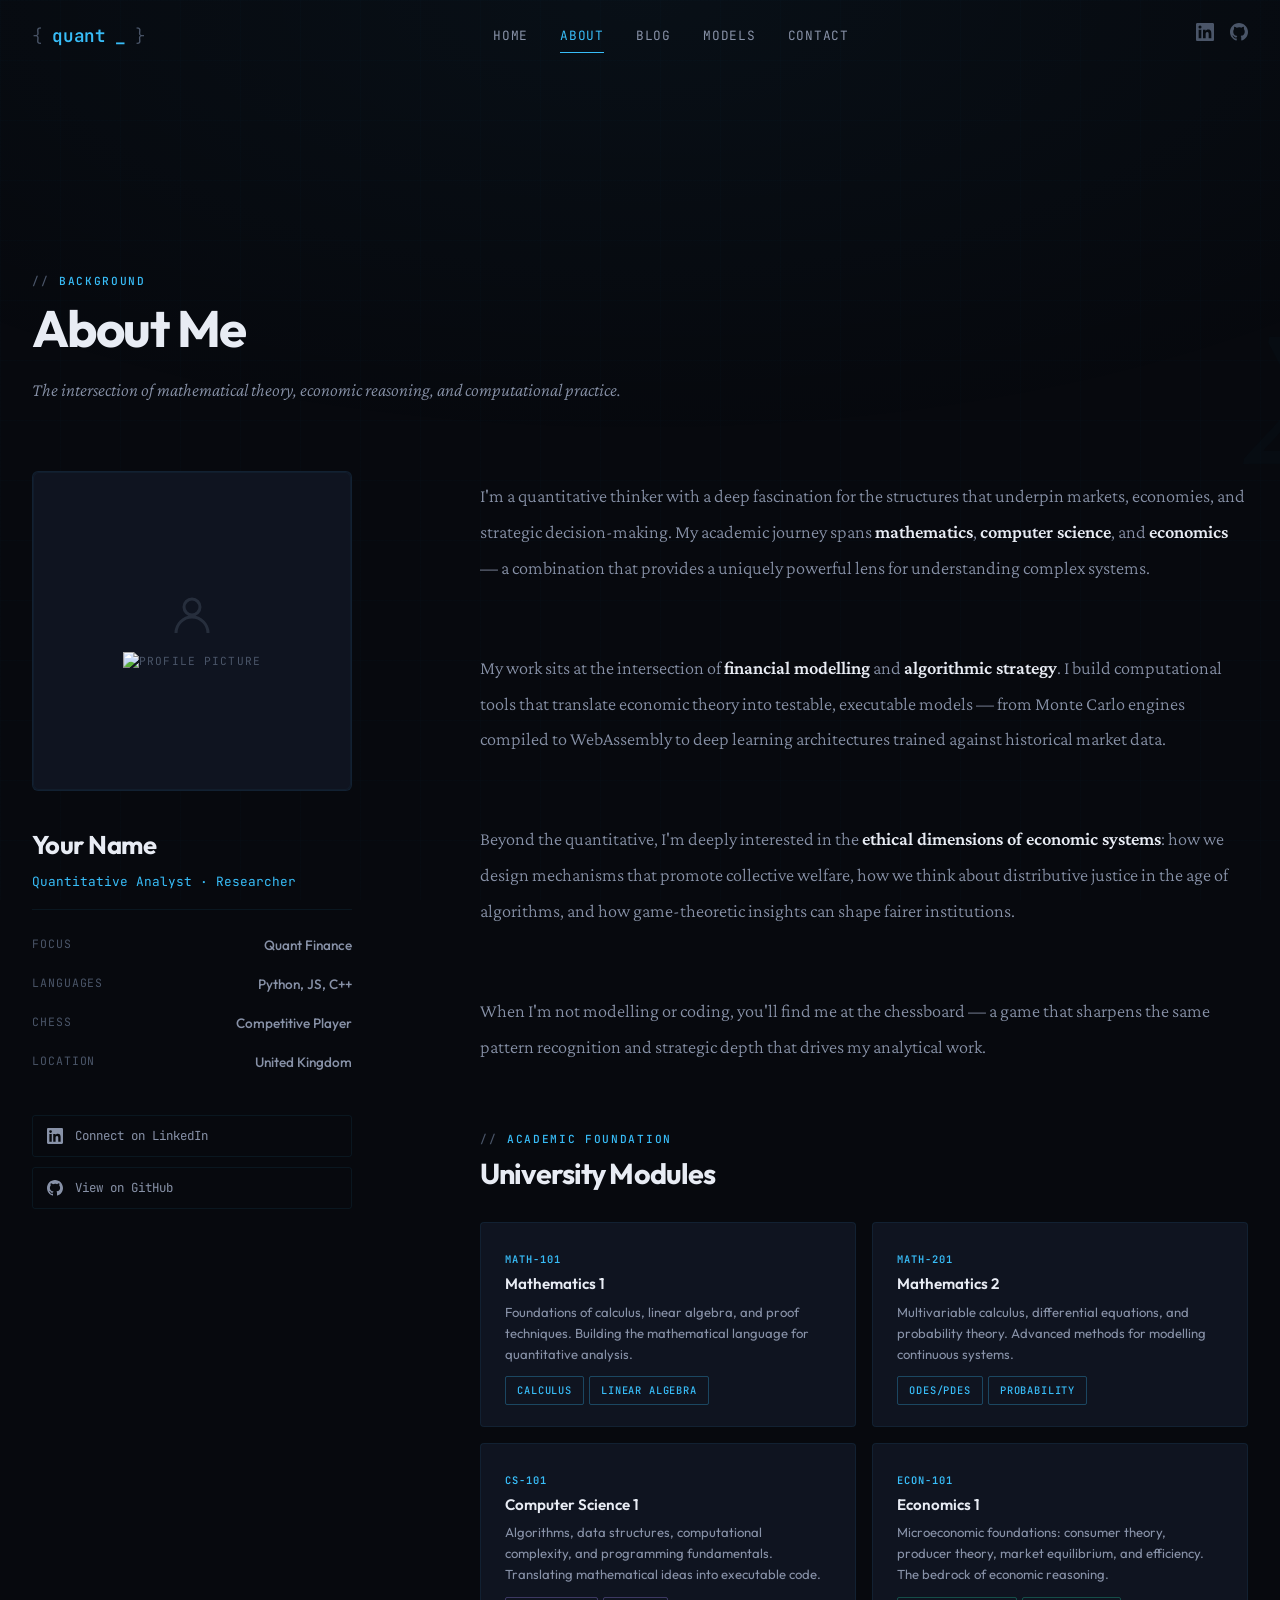
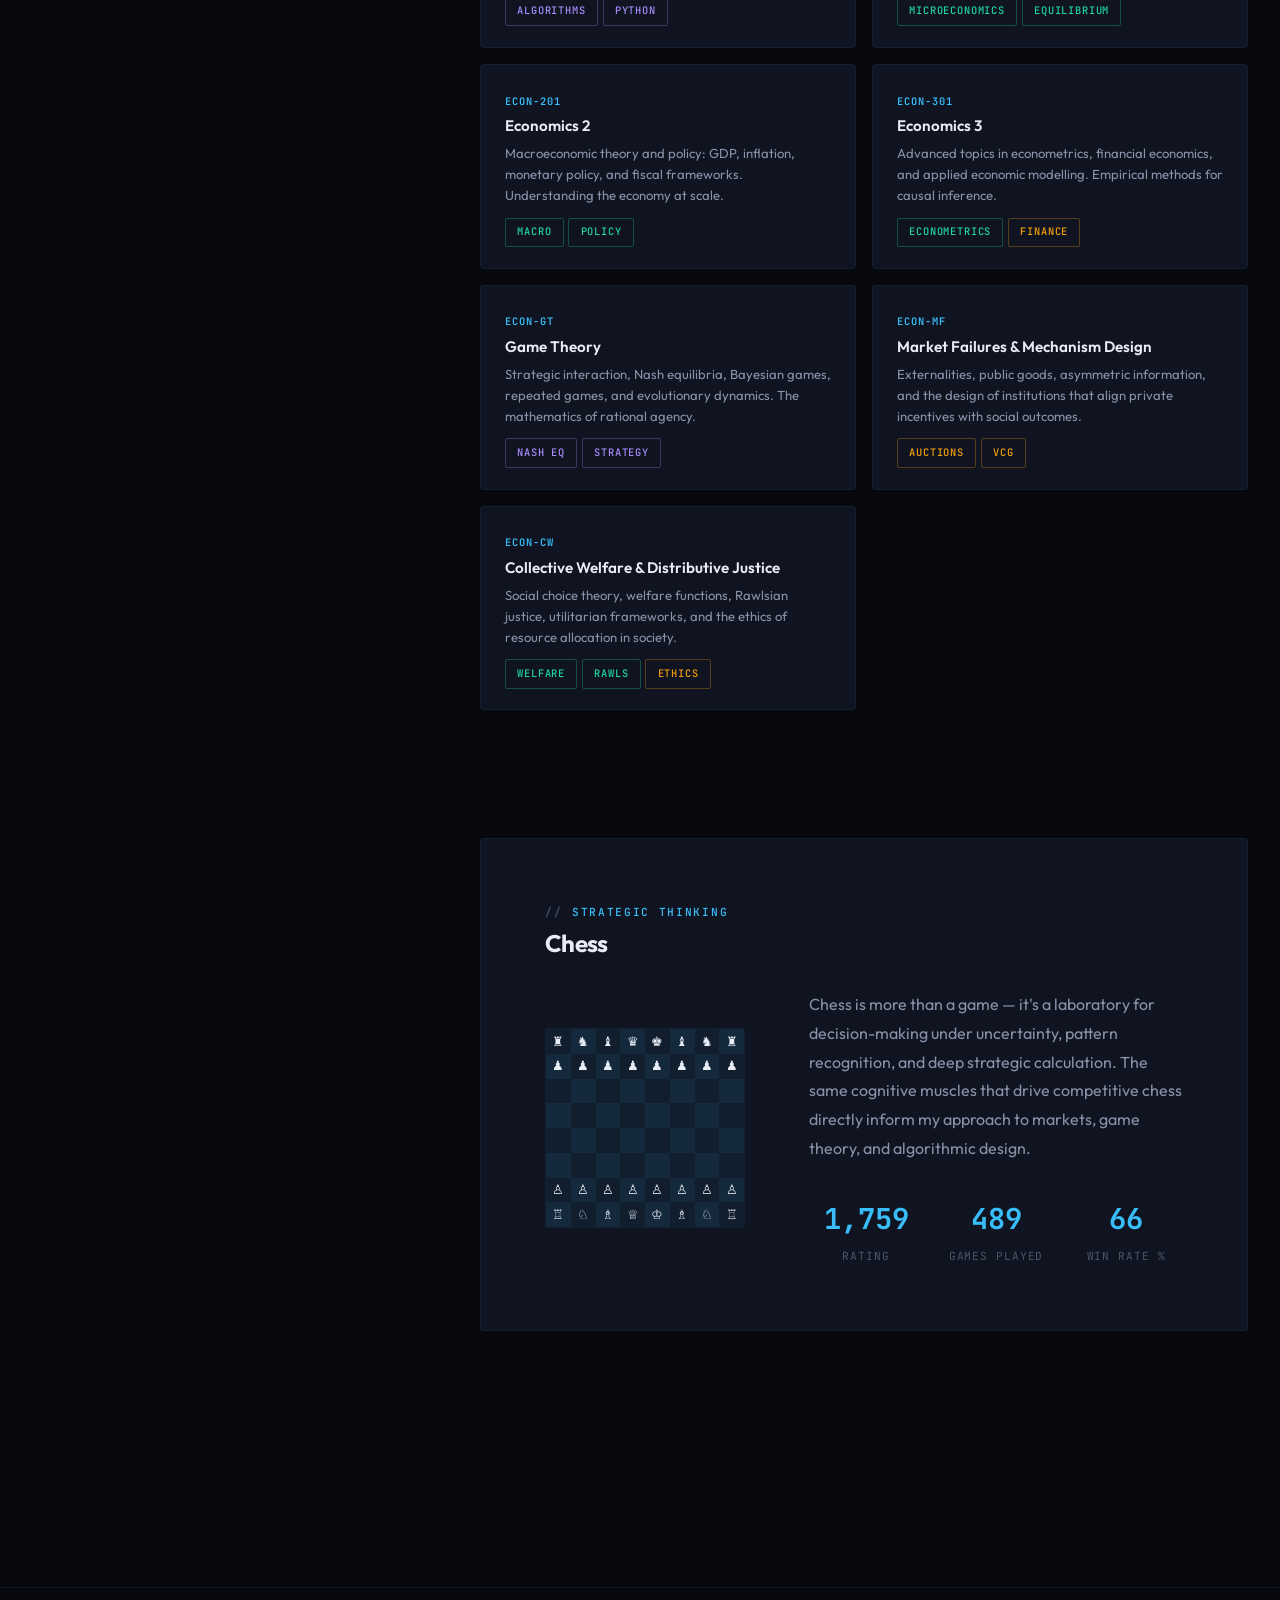
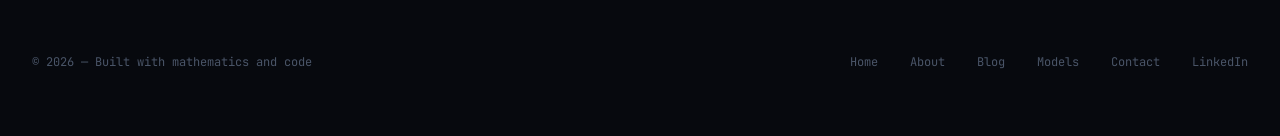
==== commit 014493ca: "Added Title and alternative text or pfp" ====
--- a/about.html
+++ b/about.html
@@ -60,7 +60,7 @@
             <!-- Replace this with your actual image: <img src="your-photo.jpg" alt="Profile"> -->
             <div class="placeholder-icon">
               <svg viewBox="0 0 24 24" fill="none" stroke="currentColor" stroke-width="1.5"><circle cx="12" cy="8" r="4"/><path d="M20 21a8 8 0 1 0-16 0"/></svg>
-              <span>Your Photo</span>
+              <span><img alt="Profile Picture" title="Alex (aspiring finincial SWE/ Data Analyst)"/></span>
             </div>
           </div>
 
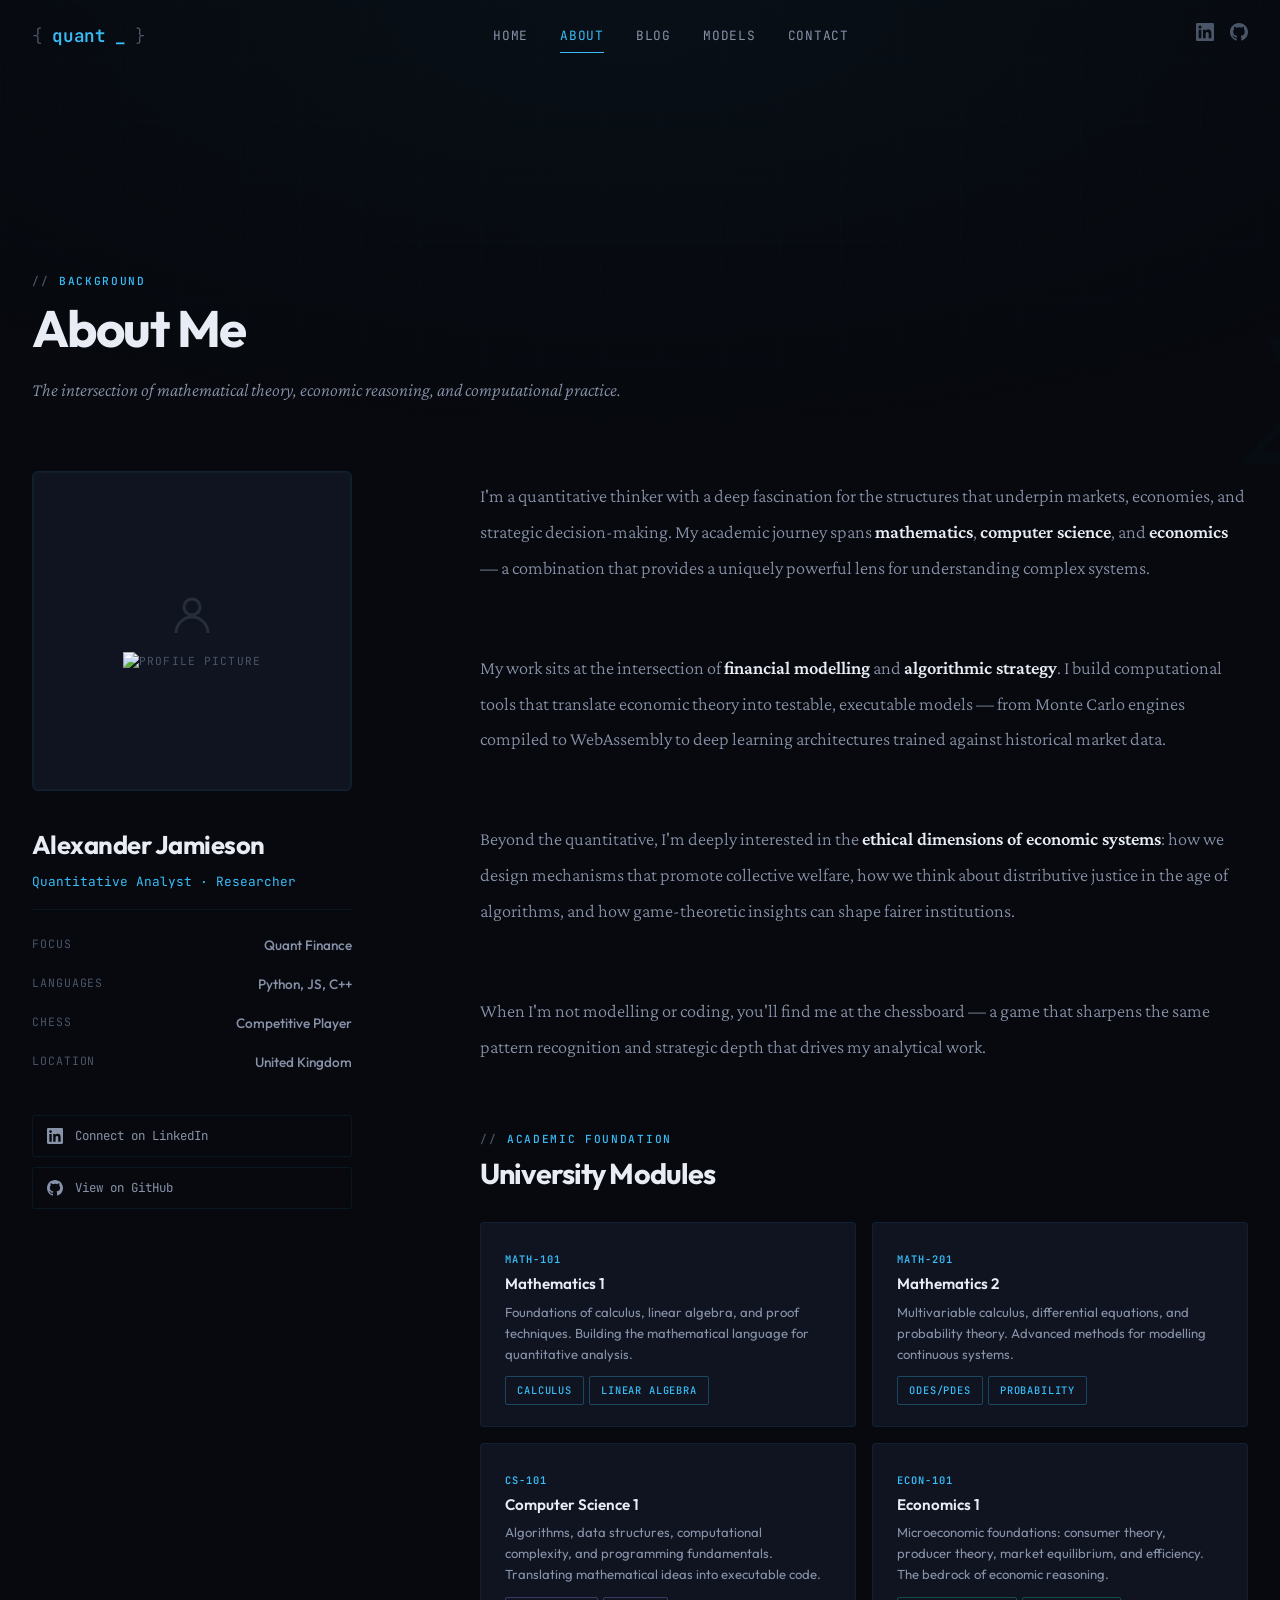
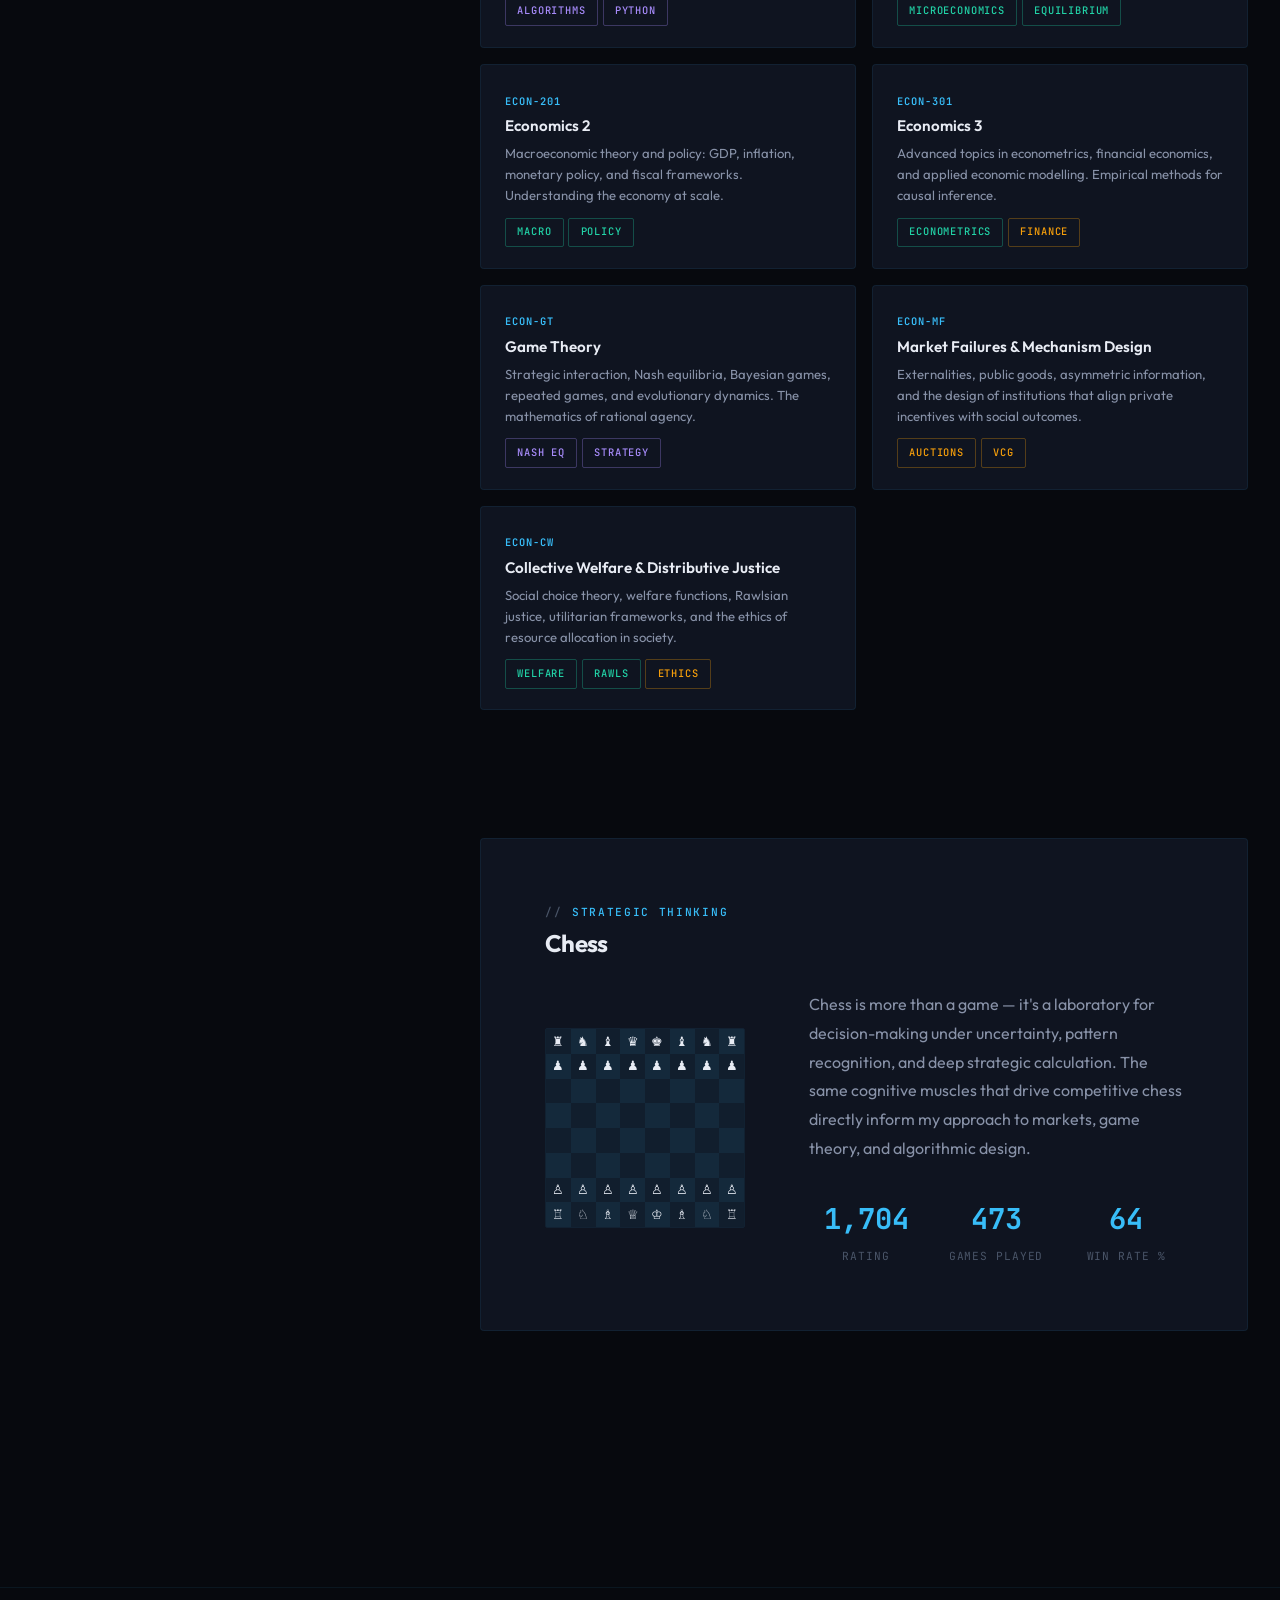
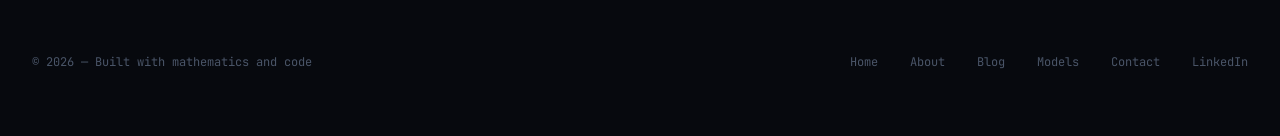
==== commit 6ea66806: "Updated about us page with anme and contact to point to my email" ====
--- a/about.html
+++ b/about.html
@@ -64,7 +64,7 @@
             </div>
           </div>
 
-          <h2 class="profile-name">Your Name</h2>
+          <h2 class="profile-name">Alexander Jamieson</h2>
           <p class="profile-role">Quantitative Analyst · Researcher</p>
 
           <div class="profile-meta">
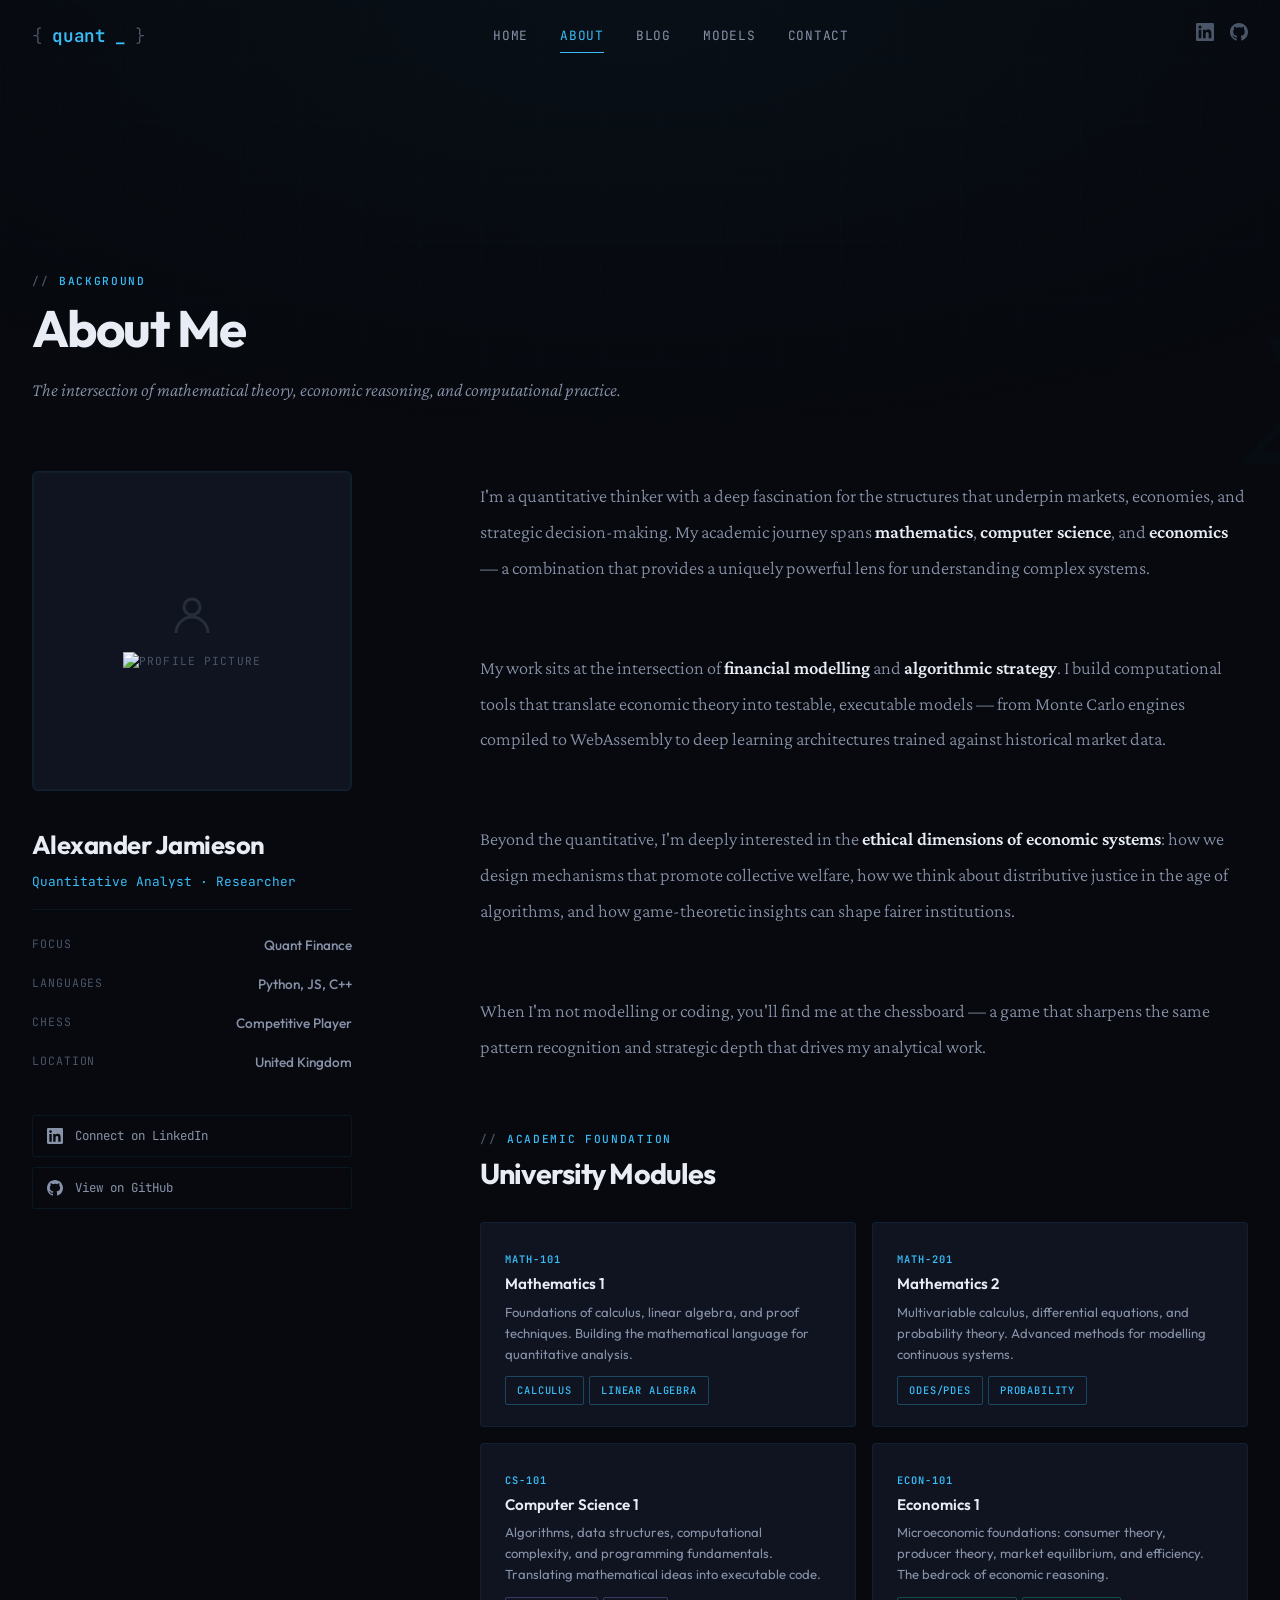
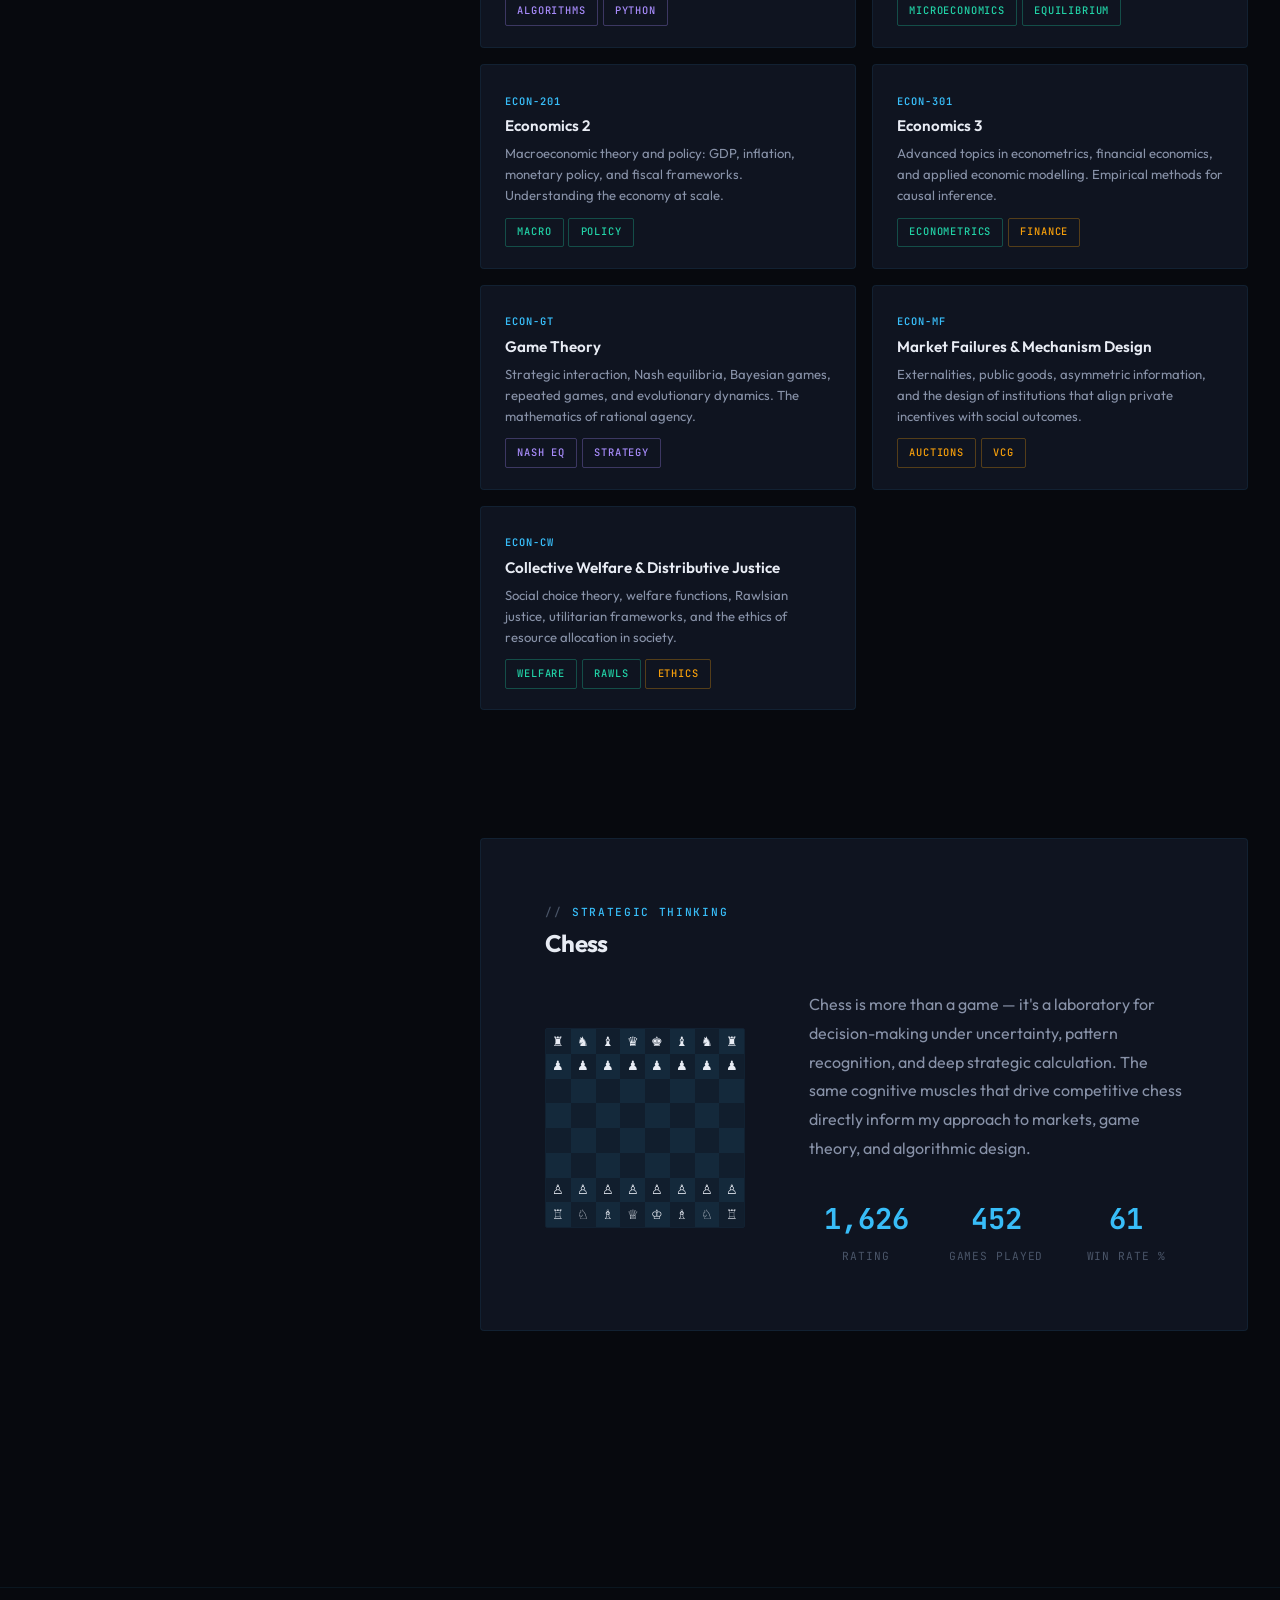
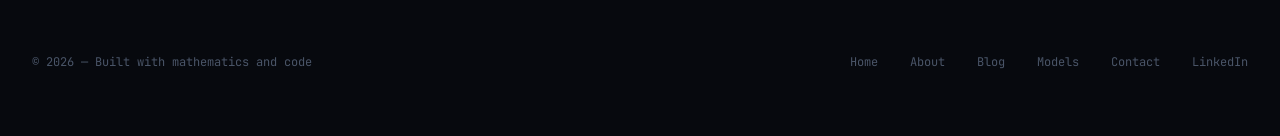
==== commit dc5c3a1f: "Removed comments" ====
--- a/about.html
+++ b/about.html
@@ -57,7 +57,6 @@
         <!-- Sidebar -->
         <aside class="profile-card reveal-left">
           <div class="profile-image-wrapper">
-            <!-- Replace this with your actual image: <img src="your-photo.jpg" alt="Profile"> -->
             <div class="placeholder-icon">
               <svg viewBox="0 0 24 24" fill="none" stroke="currentColor" stroke-width="1.5"><circle cx="12" cy="8" r="4"/><path d="M20 21a8 8 0 1 0-16 0"/></svg>
               <span><img alt="Profile Picture" title="Alex (aspiring finincial SWE/ Data Analyst)"/></span>
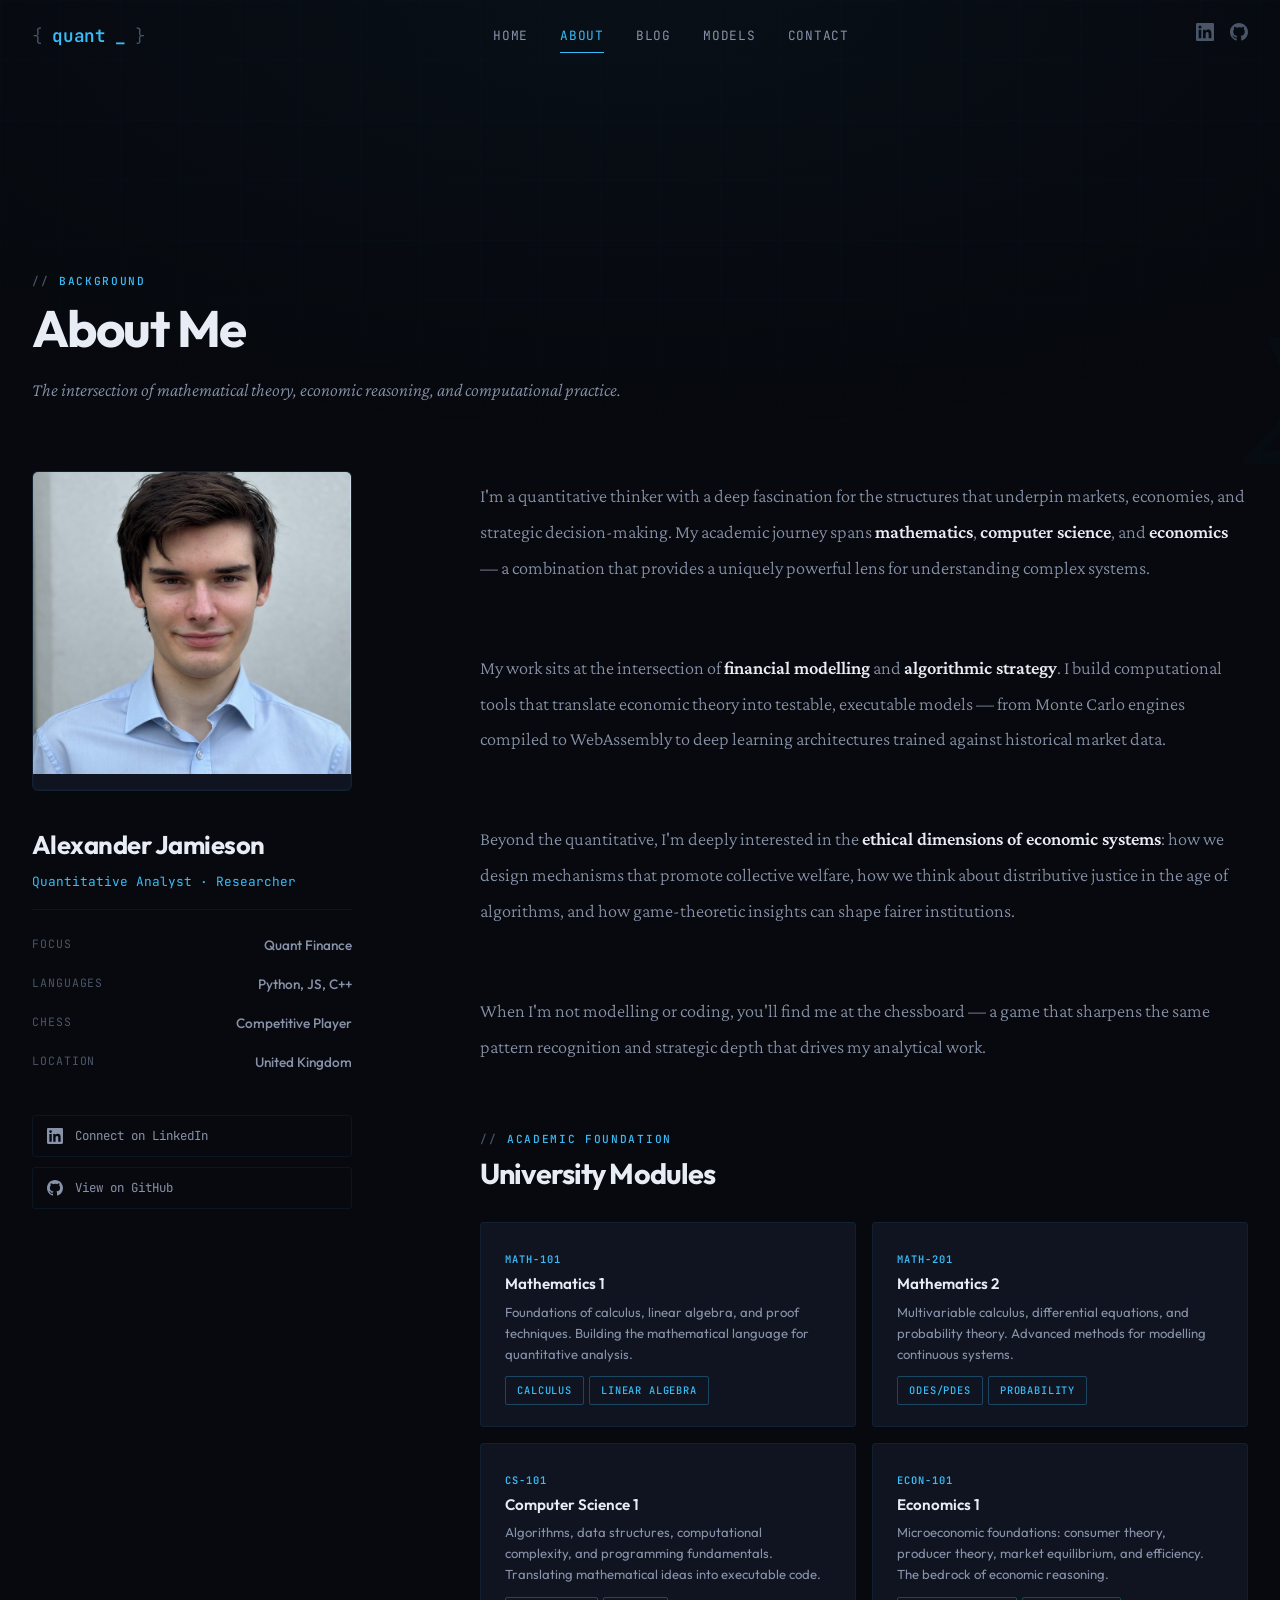
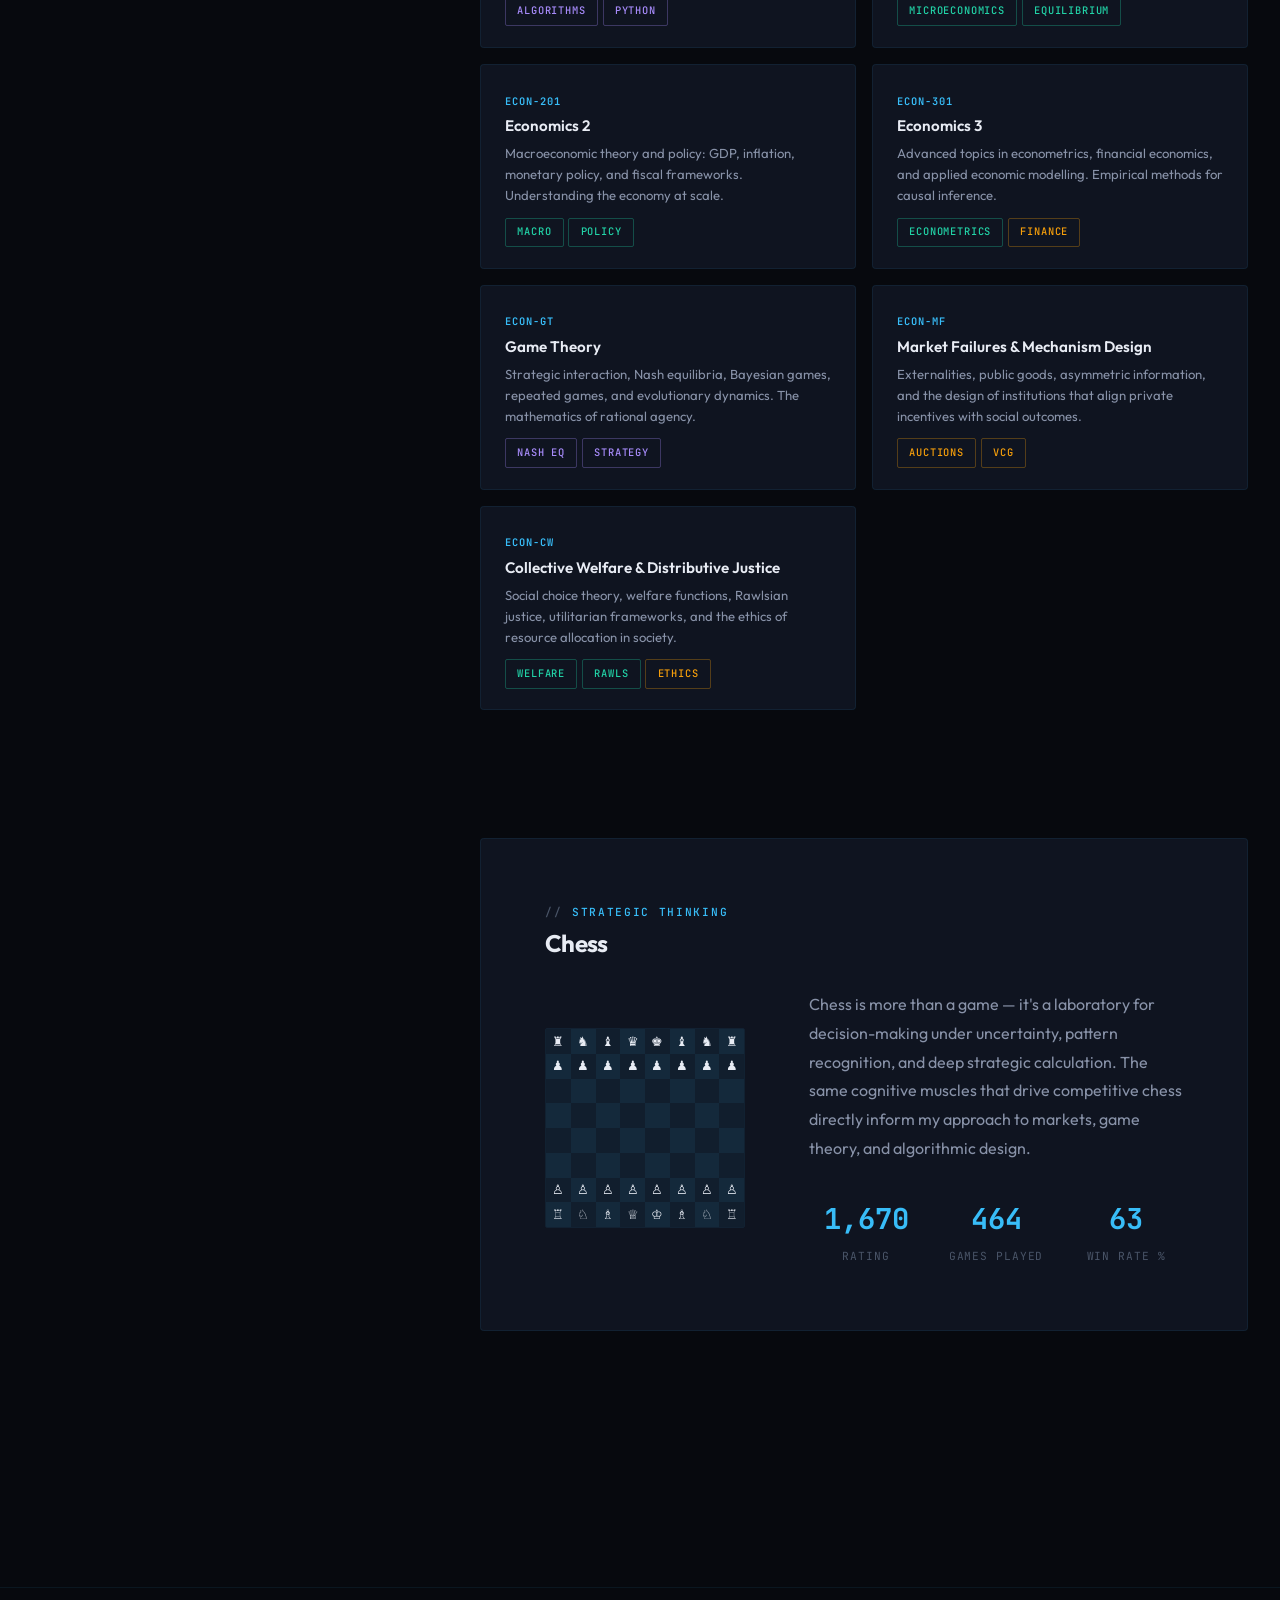
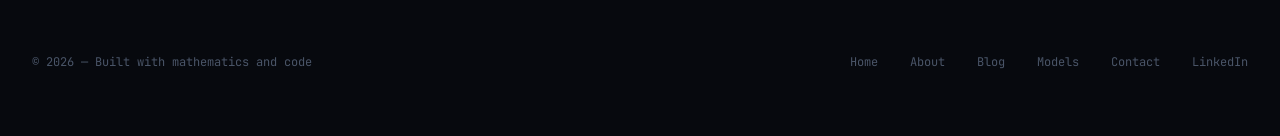
==== commit 48c63968: "Updated about us page" ====
--- a/about.html
+++ b/about.html
@@ -58,8 +58,8 @@
         <aside class="profile-card reveal-left">
           <div class="profile-image-wrapper">
             <div class="placeholder-icon">
-              <svg viewBox="0 0 24 24" fill="none" stroke="currentColor" stroke-width="1.5"><circle cx="12" cy="8" r="4"/><path d="M20 21a8 8 0 1 0-16 0"/></svg>
-              <span><img alt="Profile Picture" title="Alex (aspiring finincial SWE/ Data Analyst)"/></span>
+              <img style="object-fit: cover; object-position: 0 100%;" src="/assets/images/pfp.jpg" alt="Profile Picture" title="Alex (aspiring finincial SWE/ Data Analyst)"/>
+              <span>Alexander Jamieson</span>
             </div>
           </div>
 
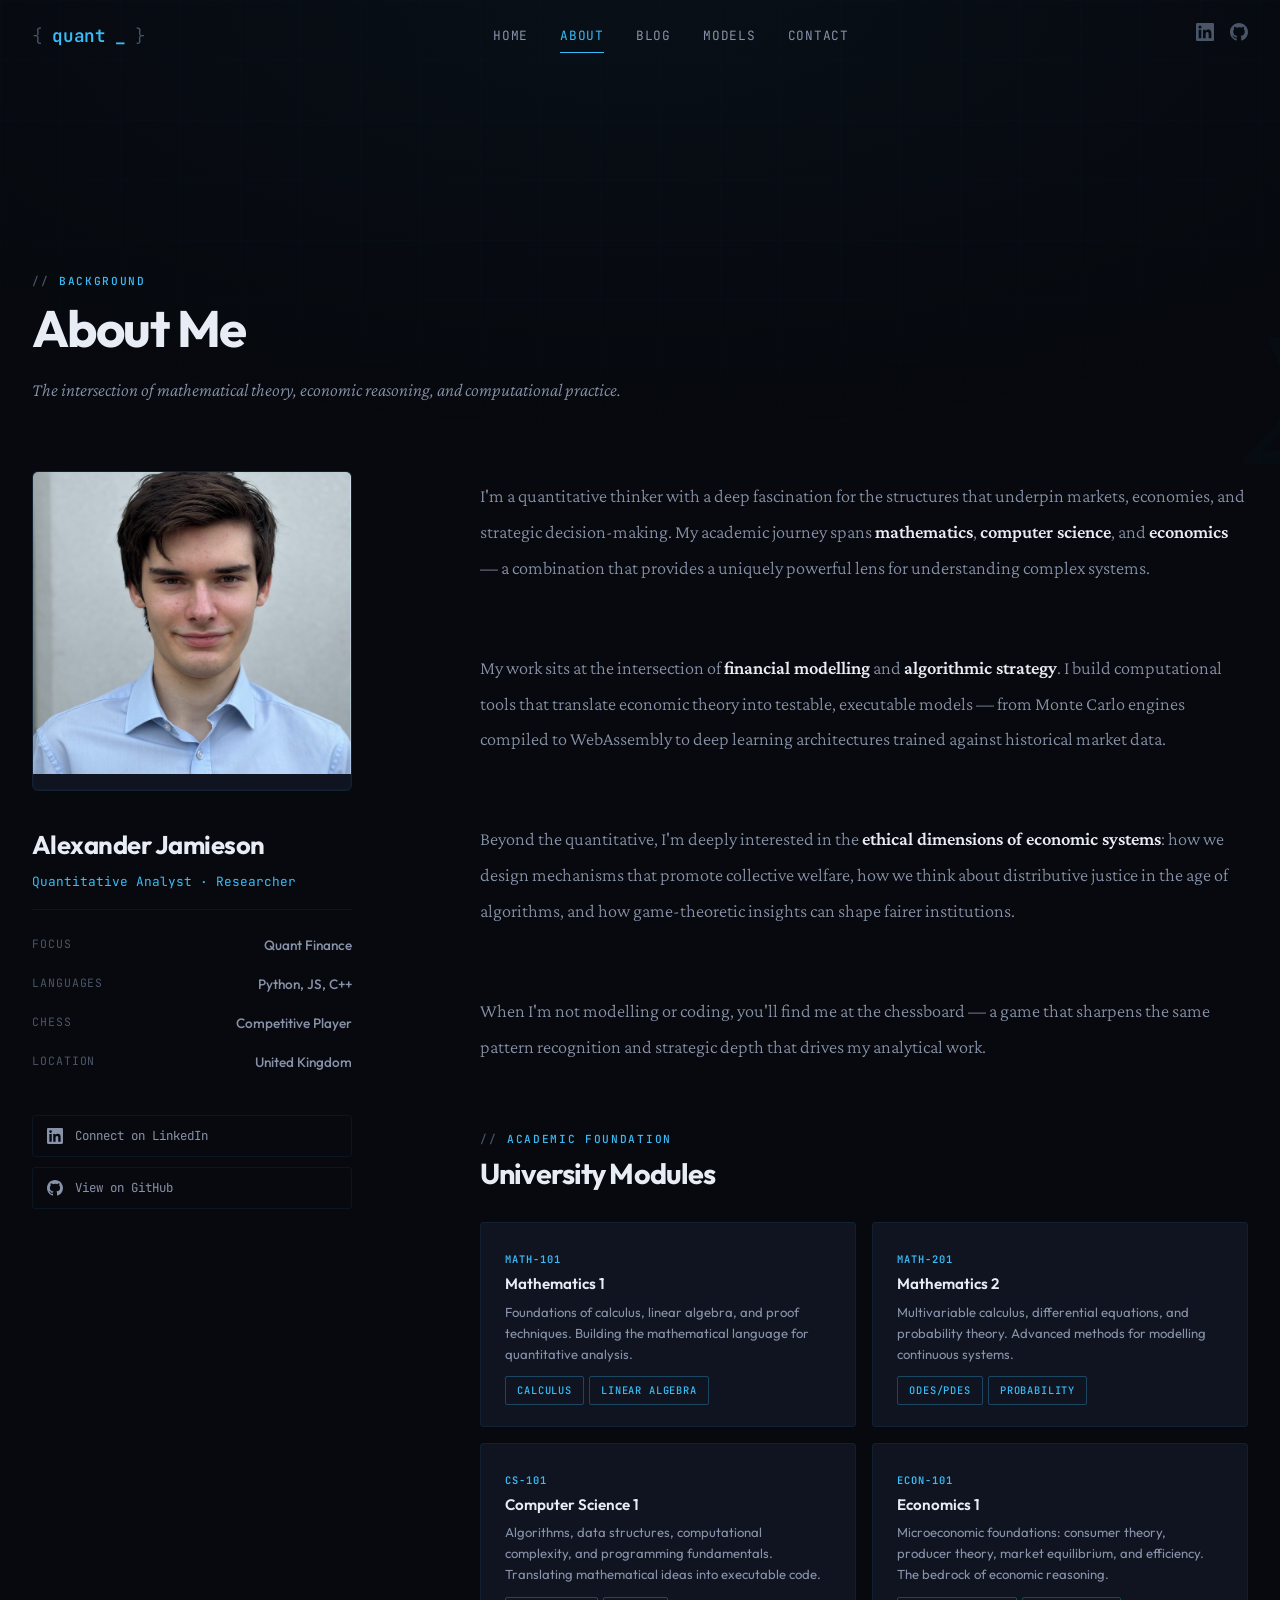
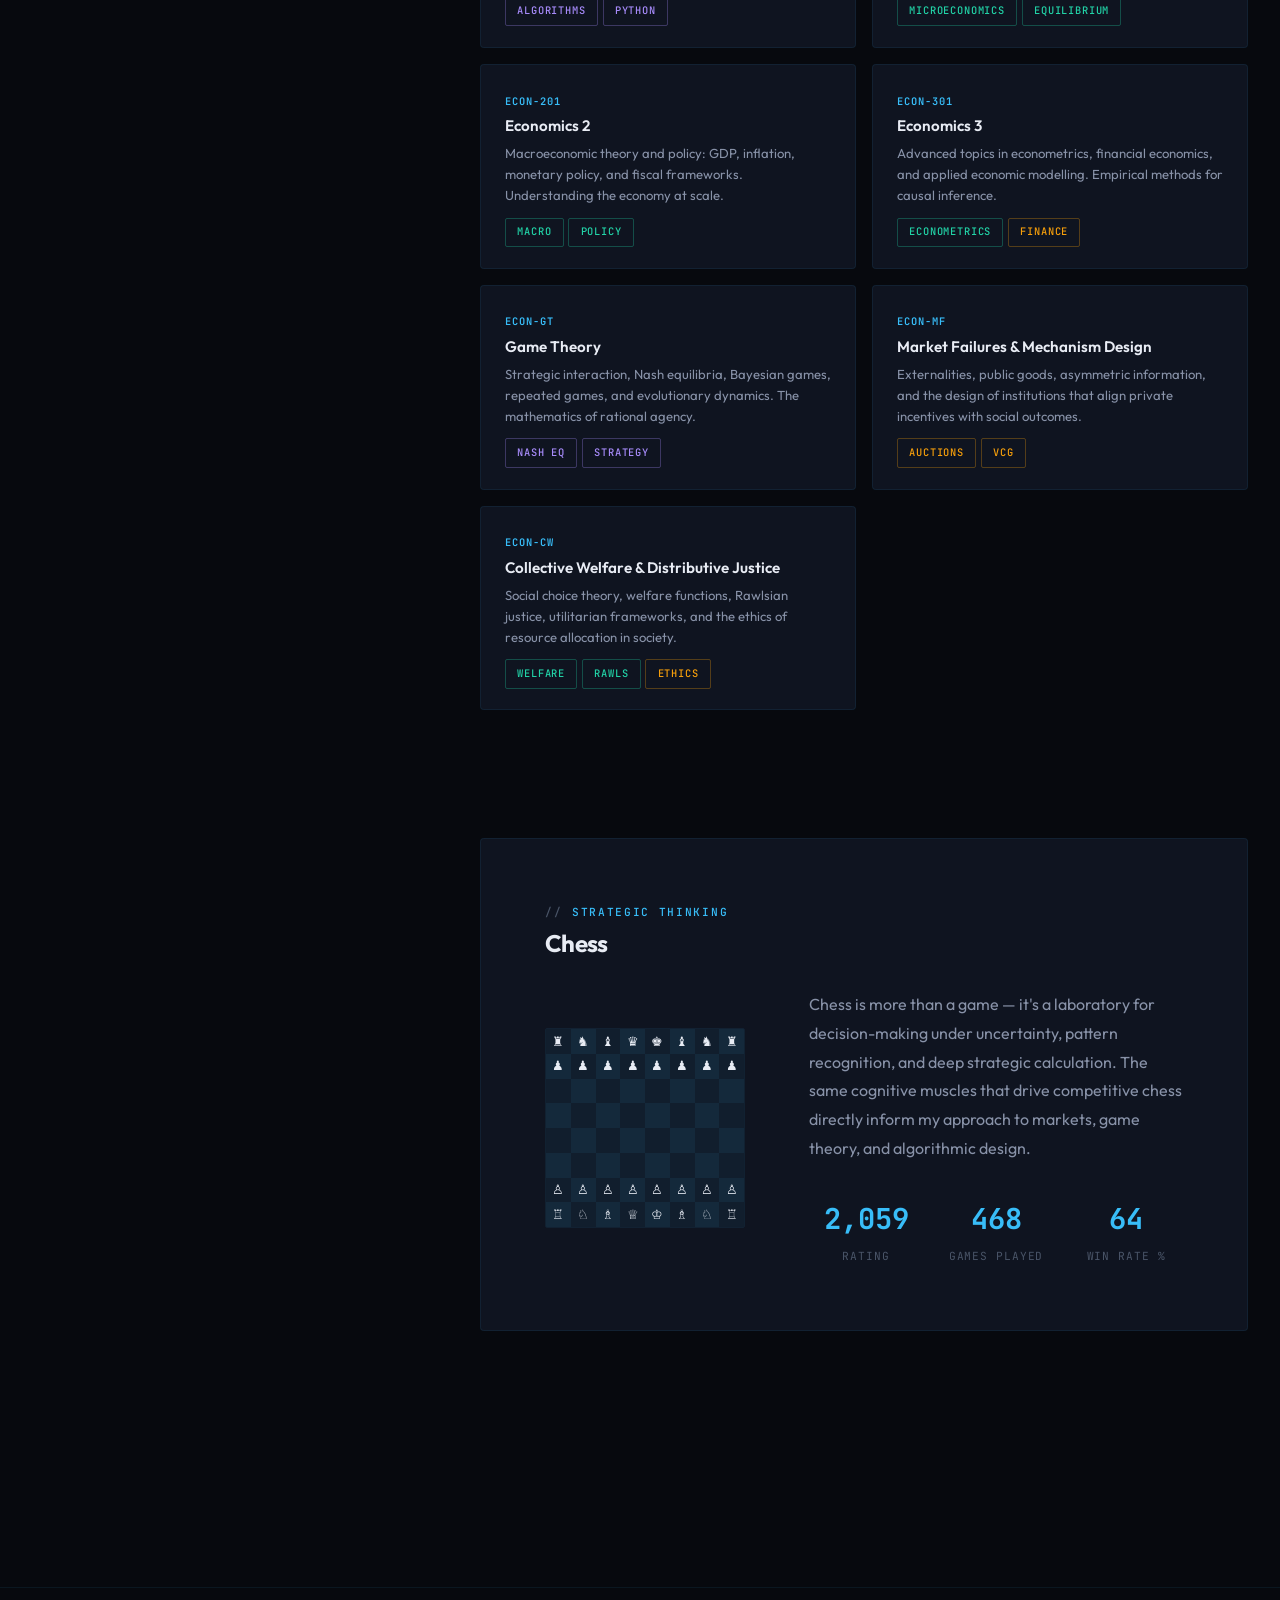
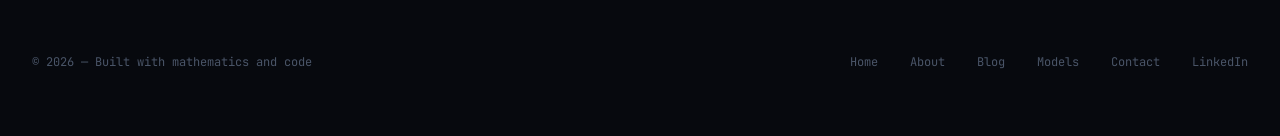
==== commit 21e5f26f: "updated elo to match current elo" ====
--- a/about.html
+++ b/about.html
@@ -229,7 +229,7 @@
                 </p>
                 <div class="chess-stats">
                   <div class="chess-stat">
-                    <div class="chess-stat-value" data-target="1800">—</div>
+                    <div class="chess-stat-value" data-target="2200">—</div>
                     <div class="chess-stat-label">Rating</div>
                   </div>
                   <div class="chess-stat">
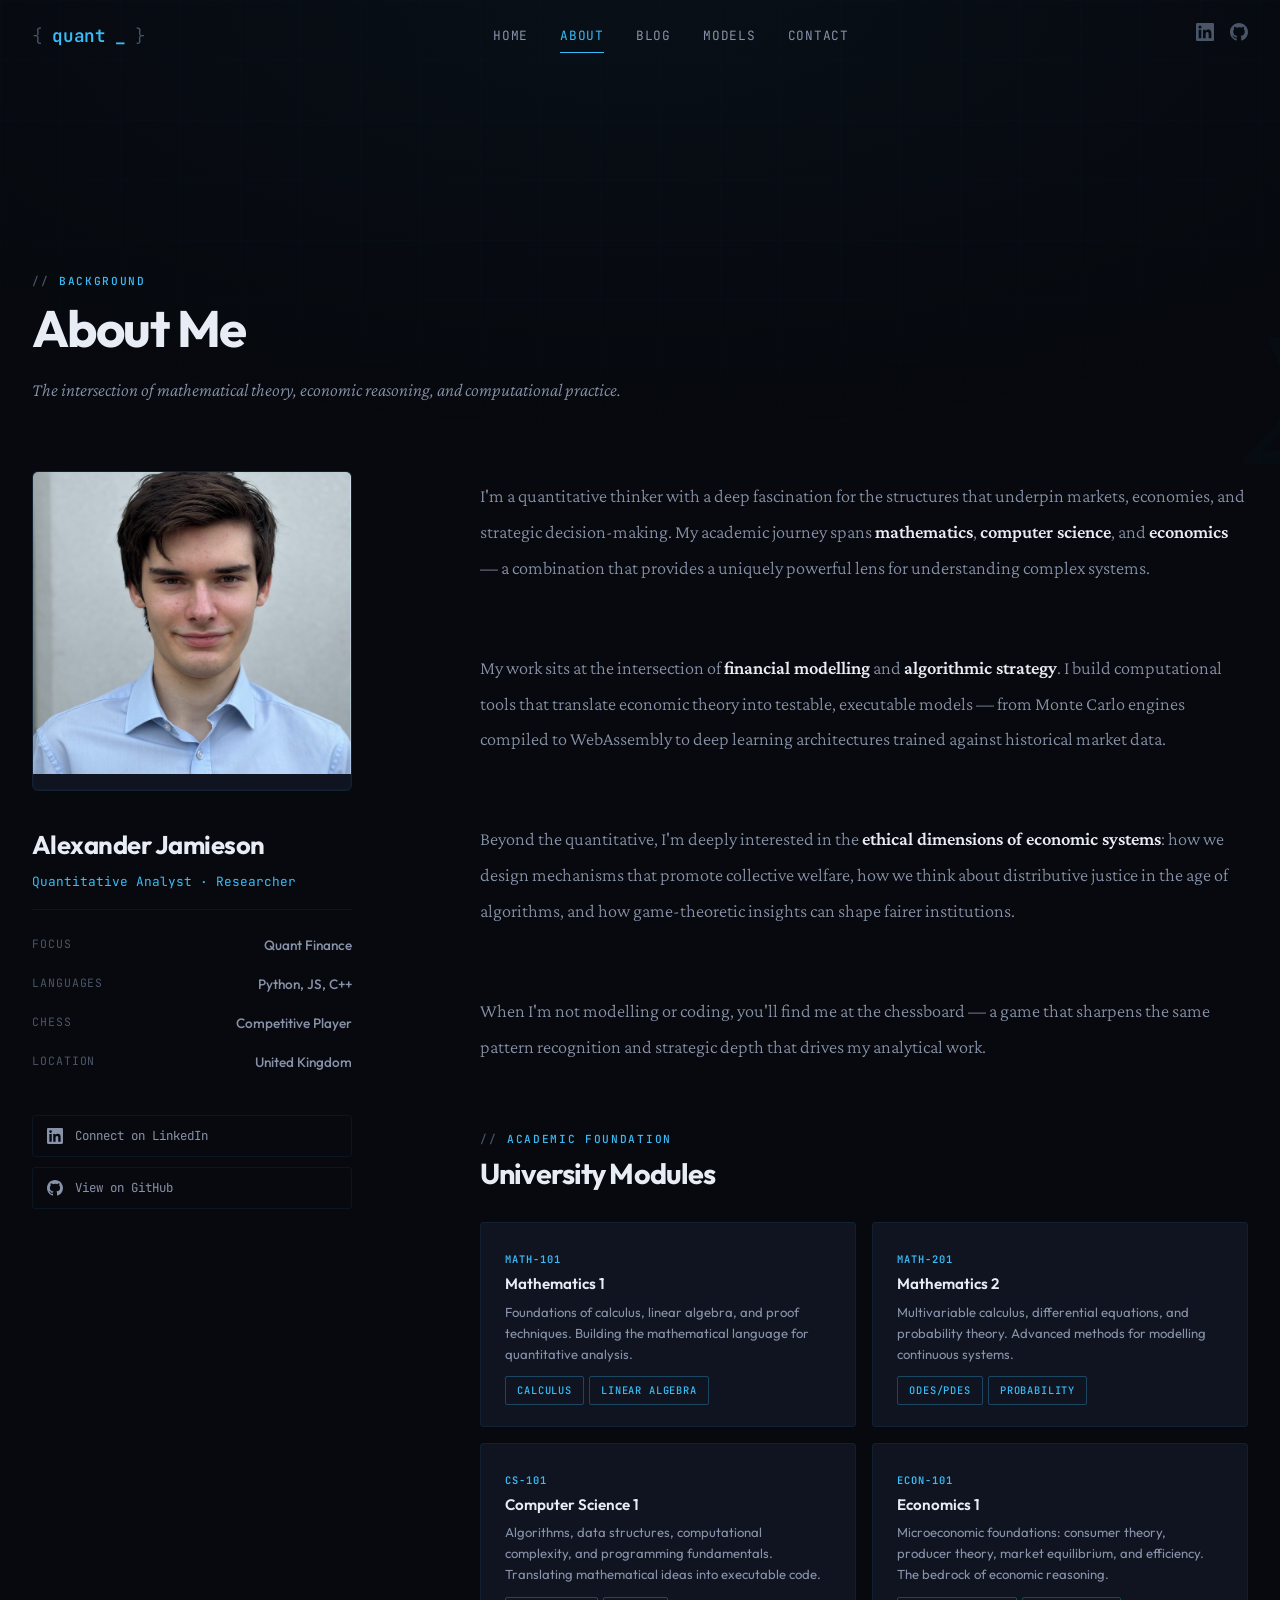
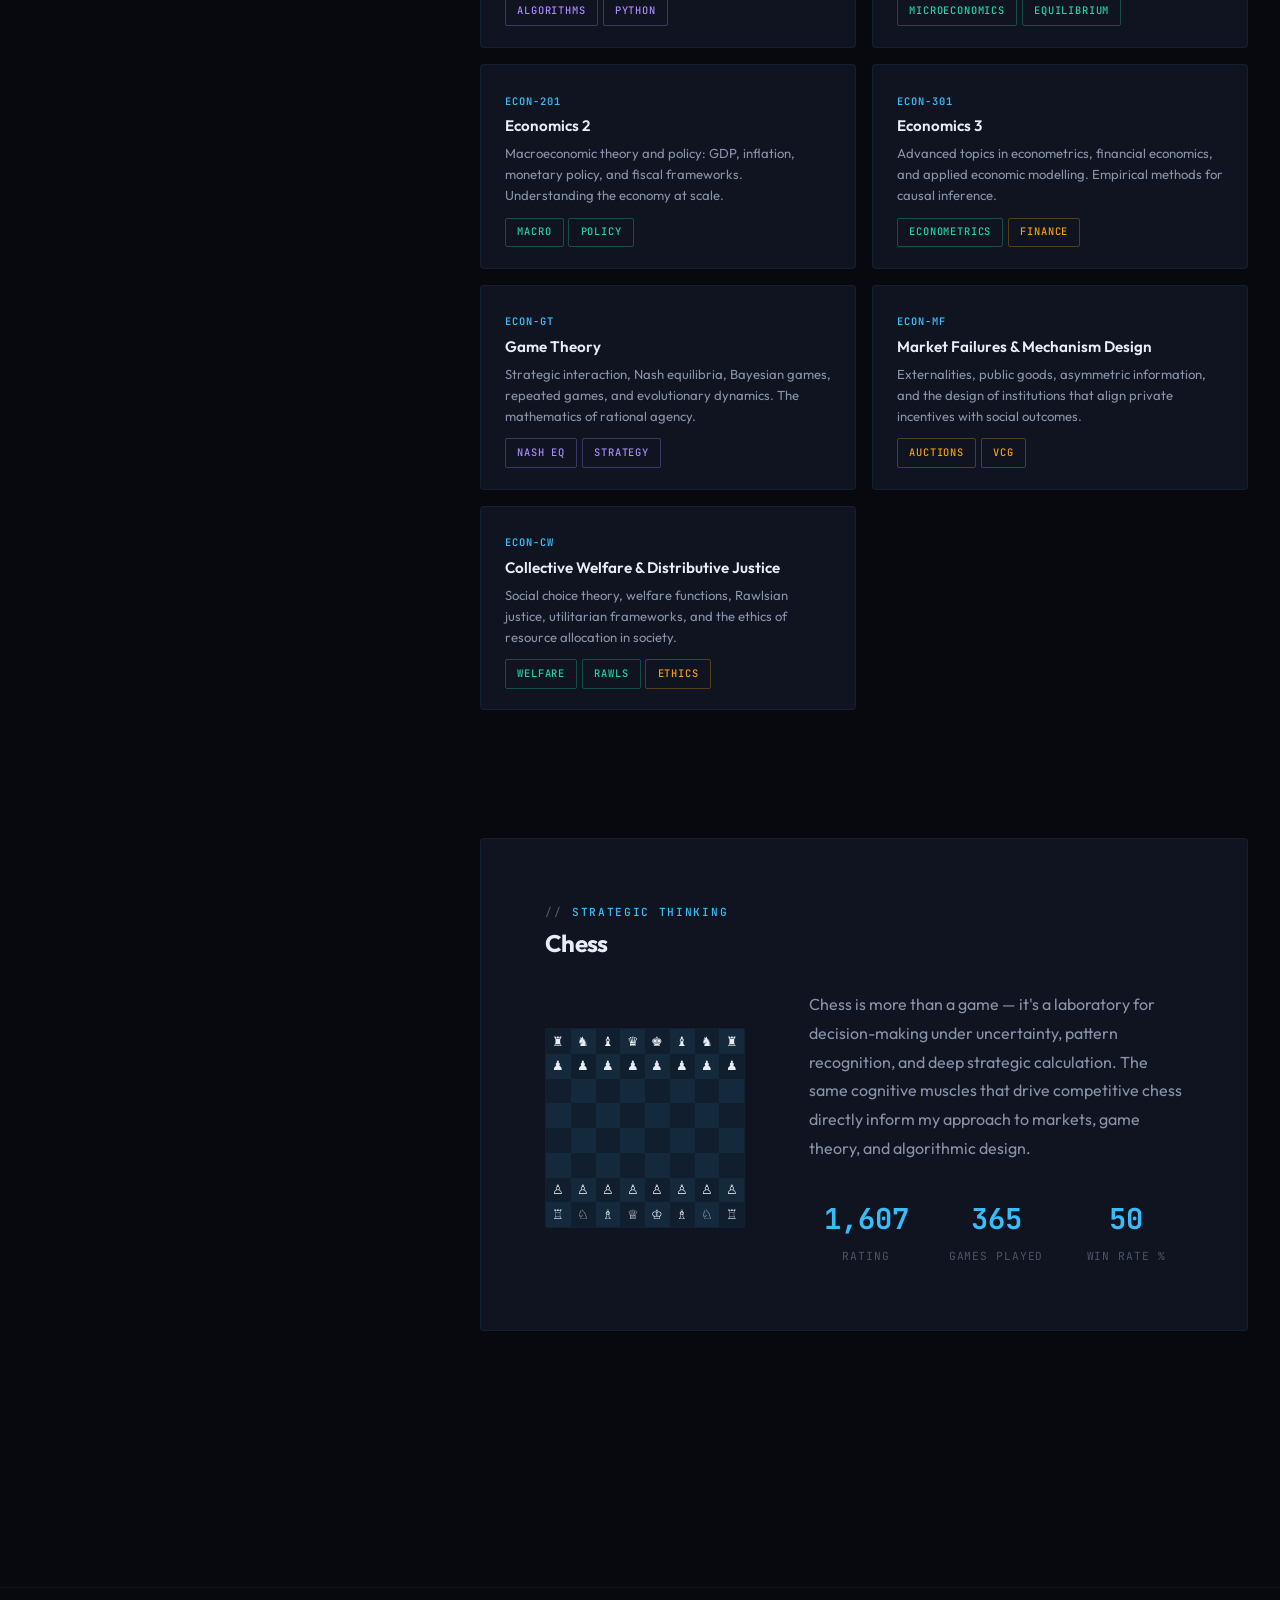
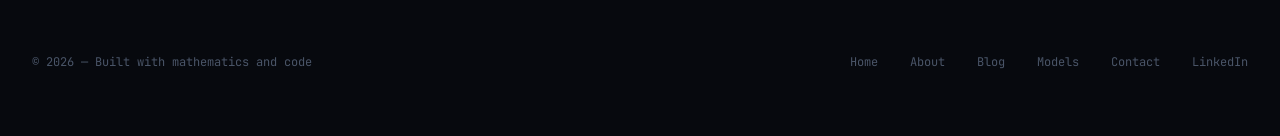
==== commit 774c11e7: "Fixed: link for github" ====
--- a/about.html
+++ b/about.html
@@ -58,7 +58,7 @@
         <aside class="profile-card reveal-left">
           <div class="profile-image-wrapper">
             <div class="placeholder-icon">
-              <img style="object-fit: cover; object-position: 0 100%;" src="/assets/images/pfp.jpg" alt="Profile Picture" title="Alex (aspiring finincial SWE/ Data Analyst)"/>
+              <img style="object-fit: cover; object-position: 0 100%;" src="./assets/images/pfp.jpg" alt="Profile Picture" title="Alex (aspiring finincial SWE/ Data Analyst)"/>
               <span>Alexander Jamieson</span>
             </div>
           </div>
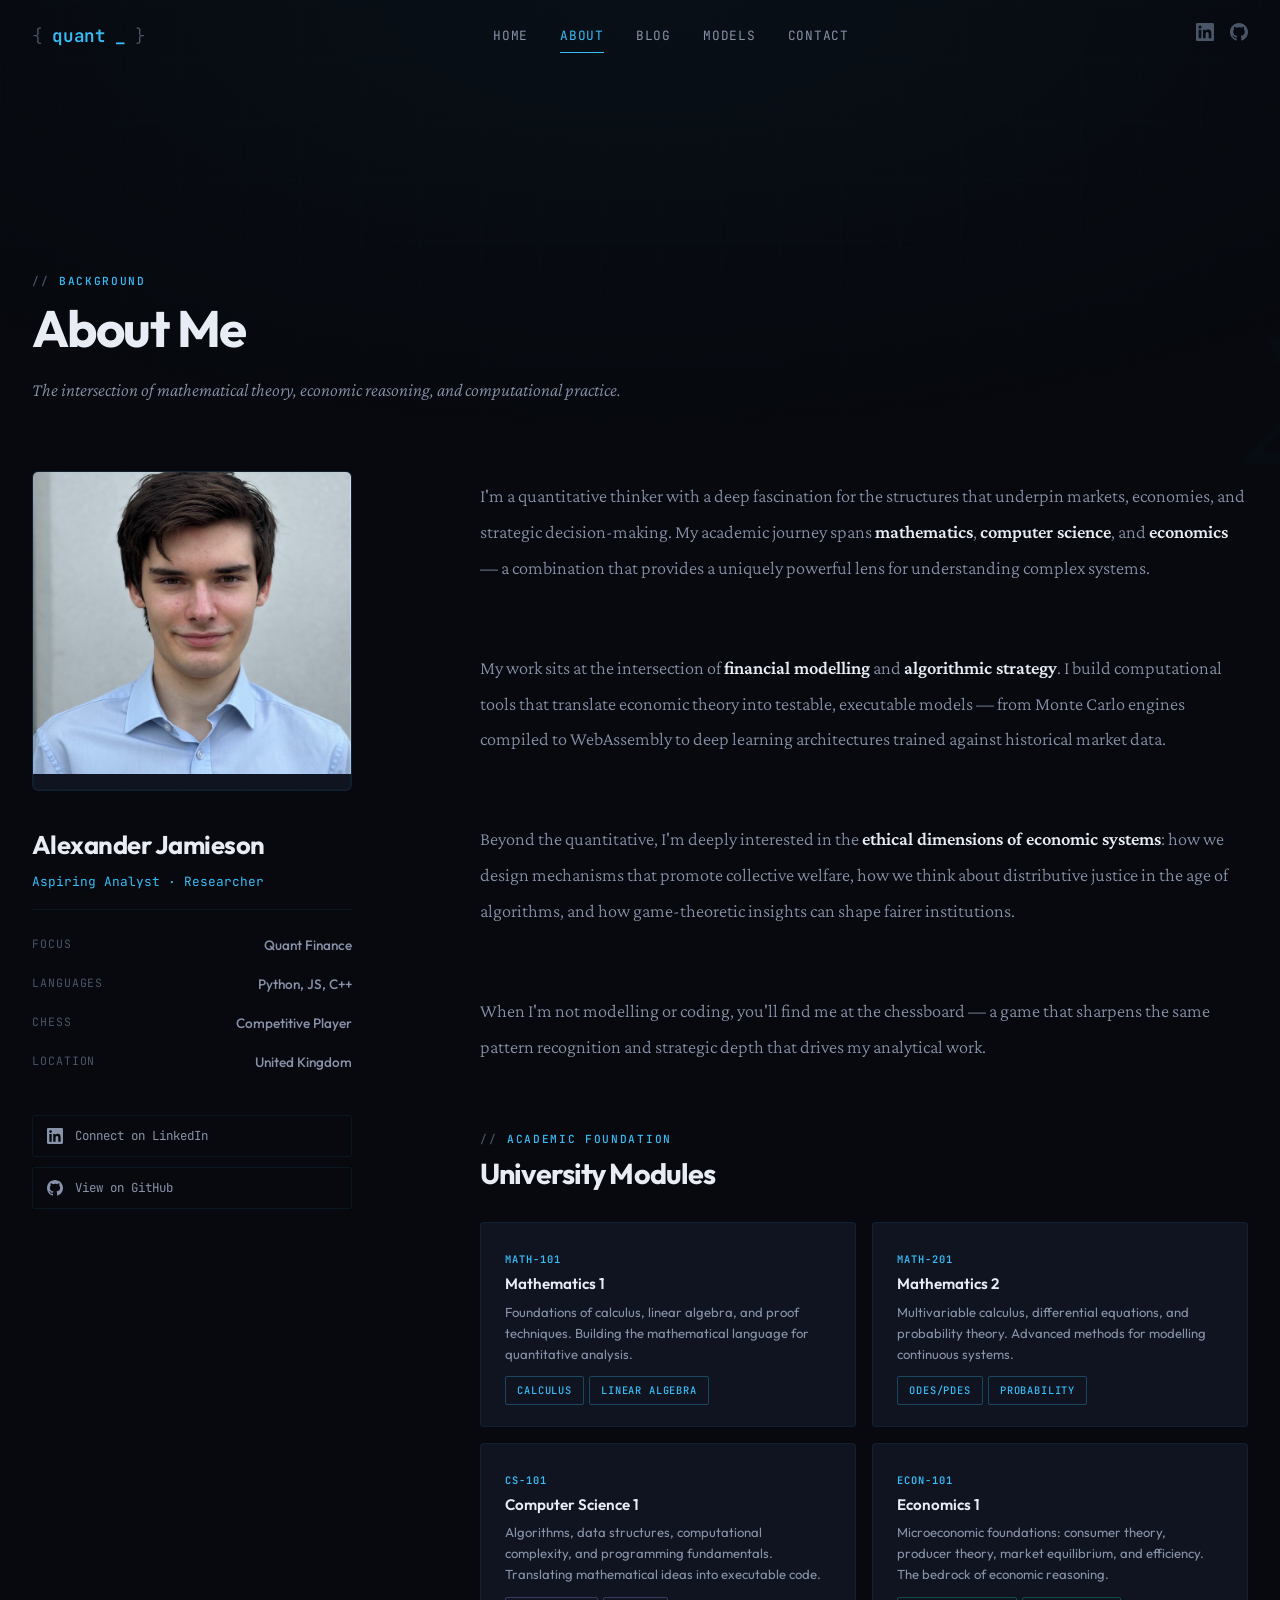
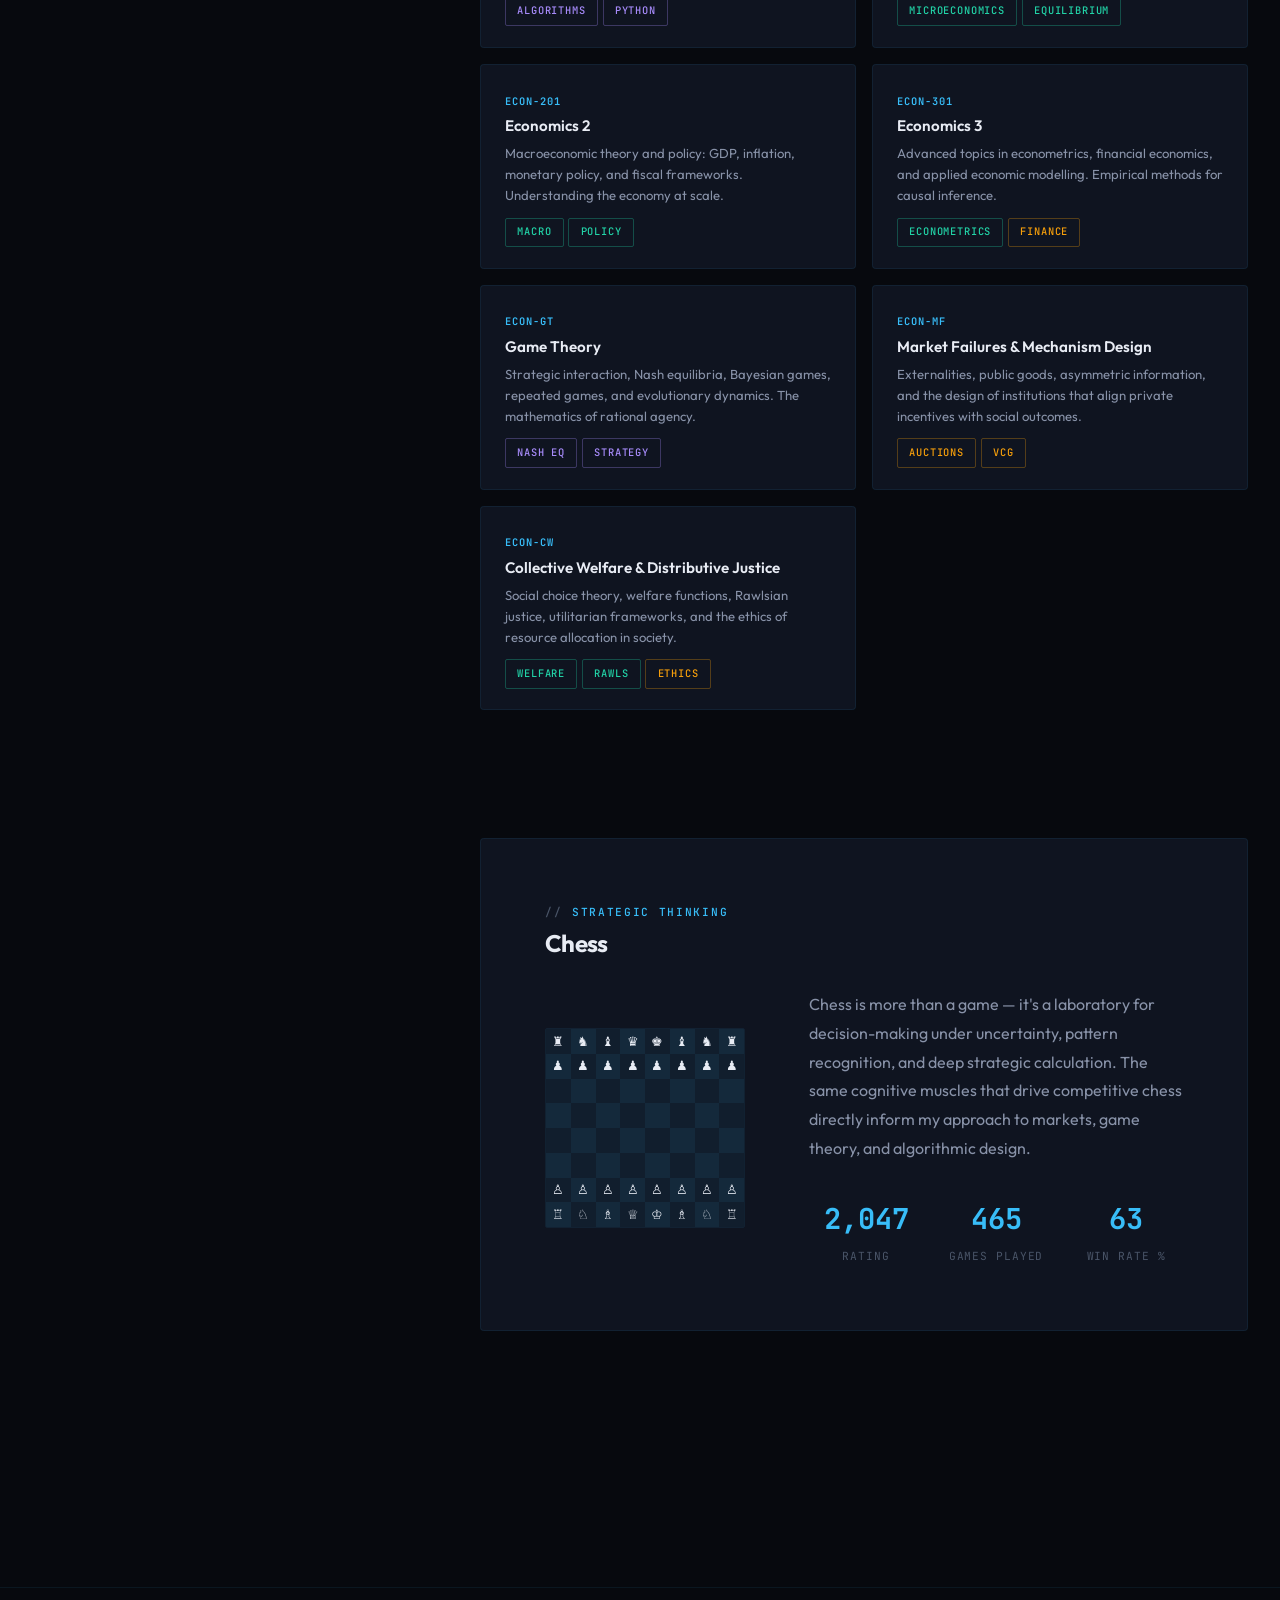
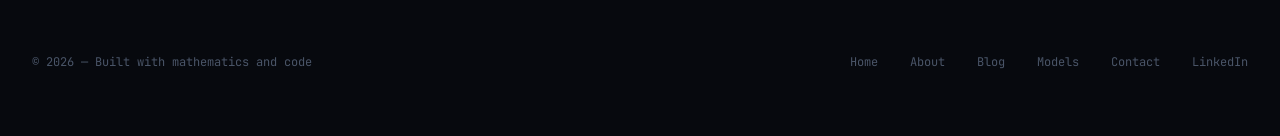
==== commit 4507ae8b: "updated to aspiring analyst" ====
--- a/about.html
+++ b/about.html
@@ -64,7 +64,7 @@
           </div>
 
           <h2 class="profile-name">Alexander Jamieson</h2>
-          <p class="profile-role">Quantitative Analyst · Researcher</p>
+          <p class="profile-role">Aspiring Analyst · Researcher</p>
 
           <div class="profile-meta">
             <div class="profile-meta-item">
